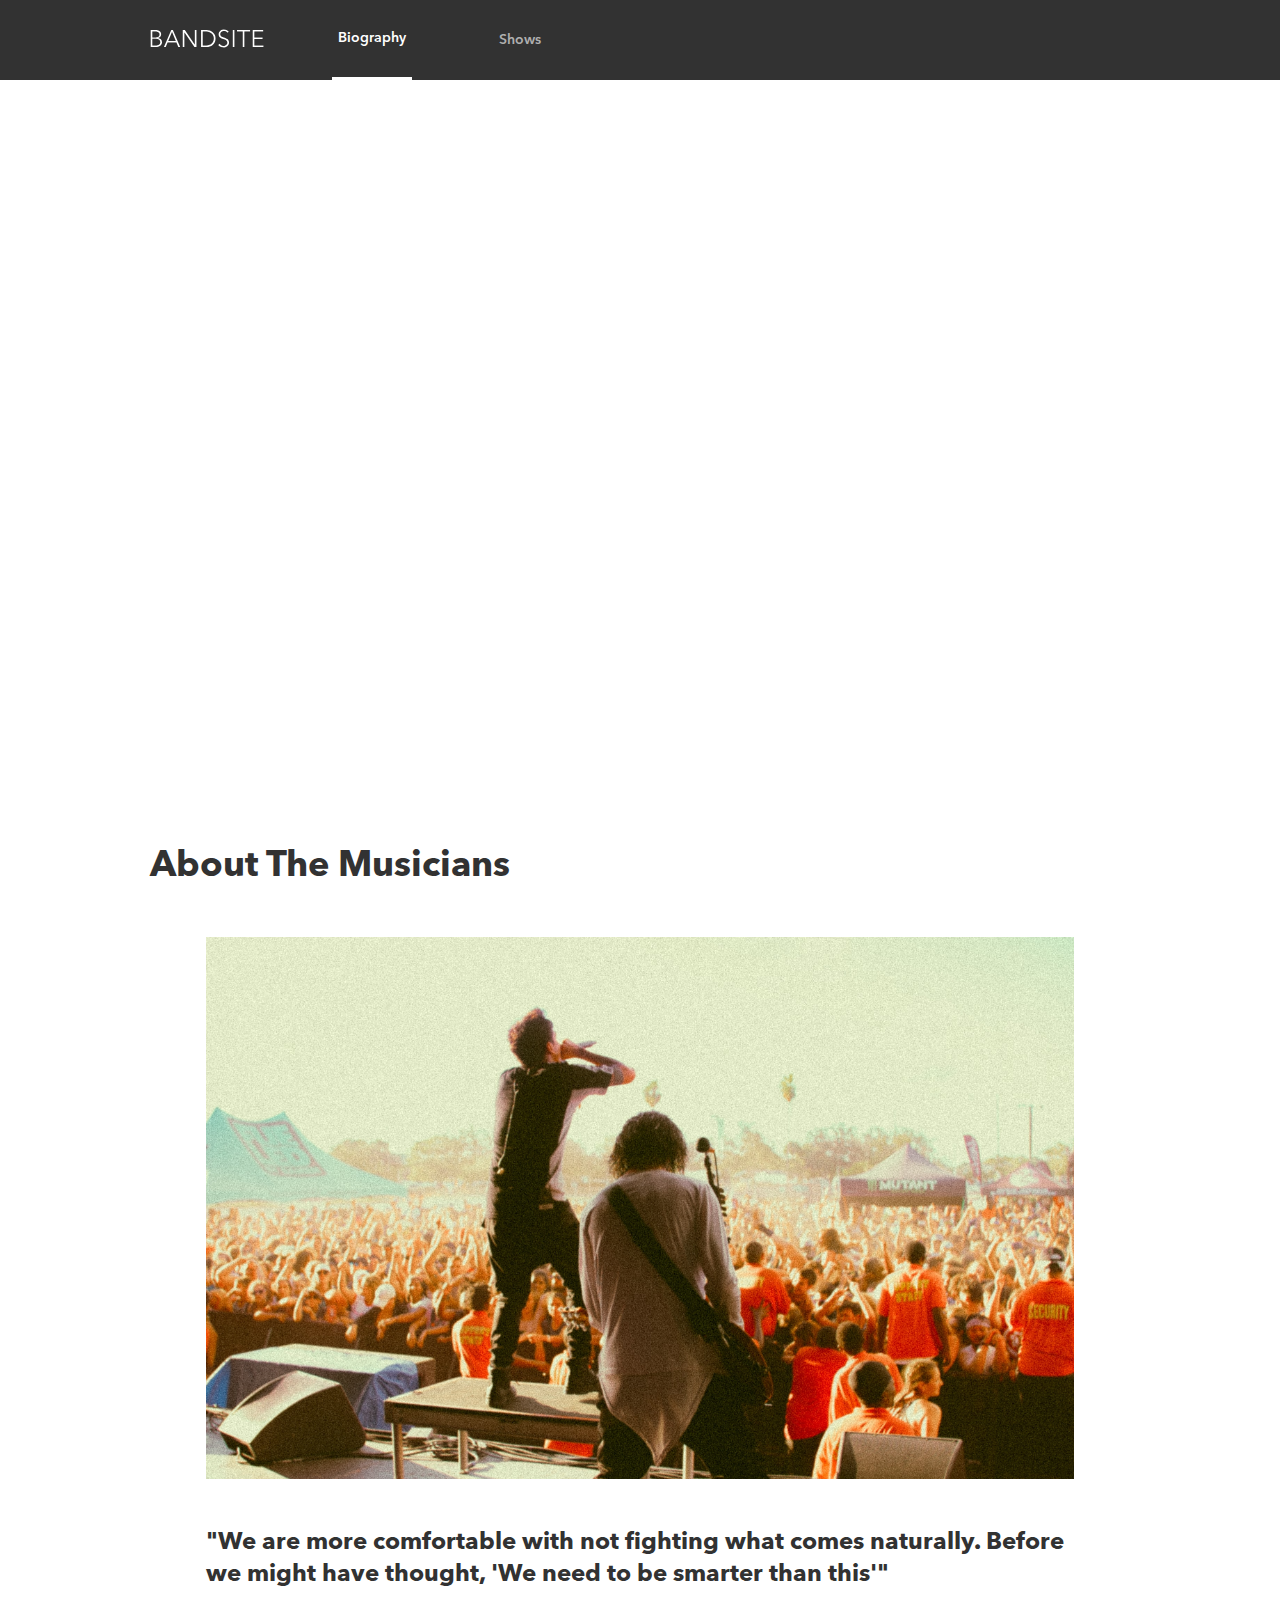
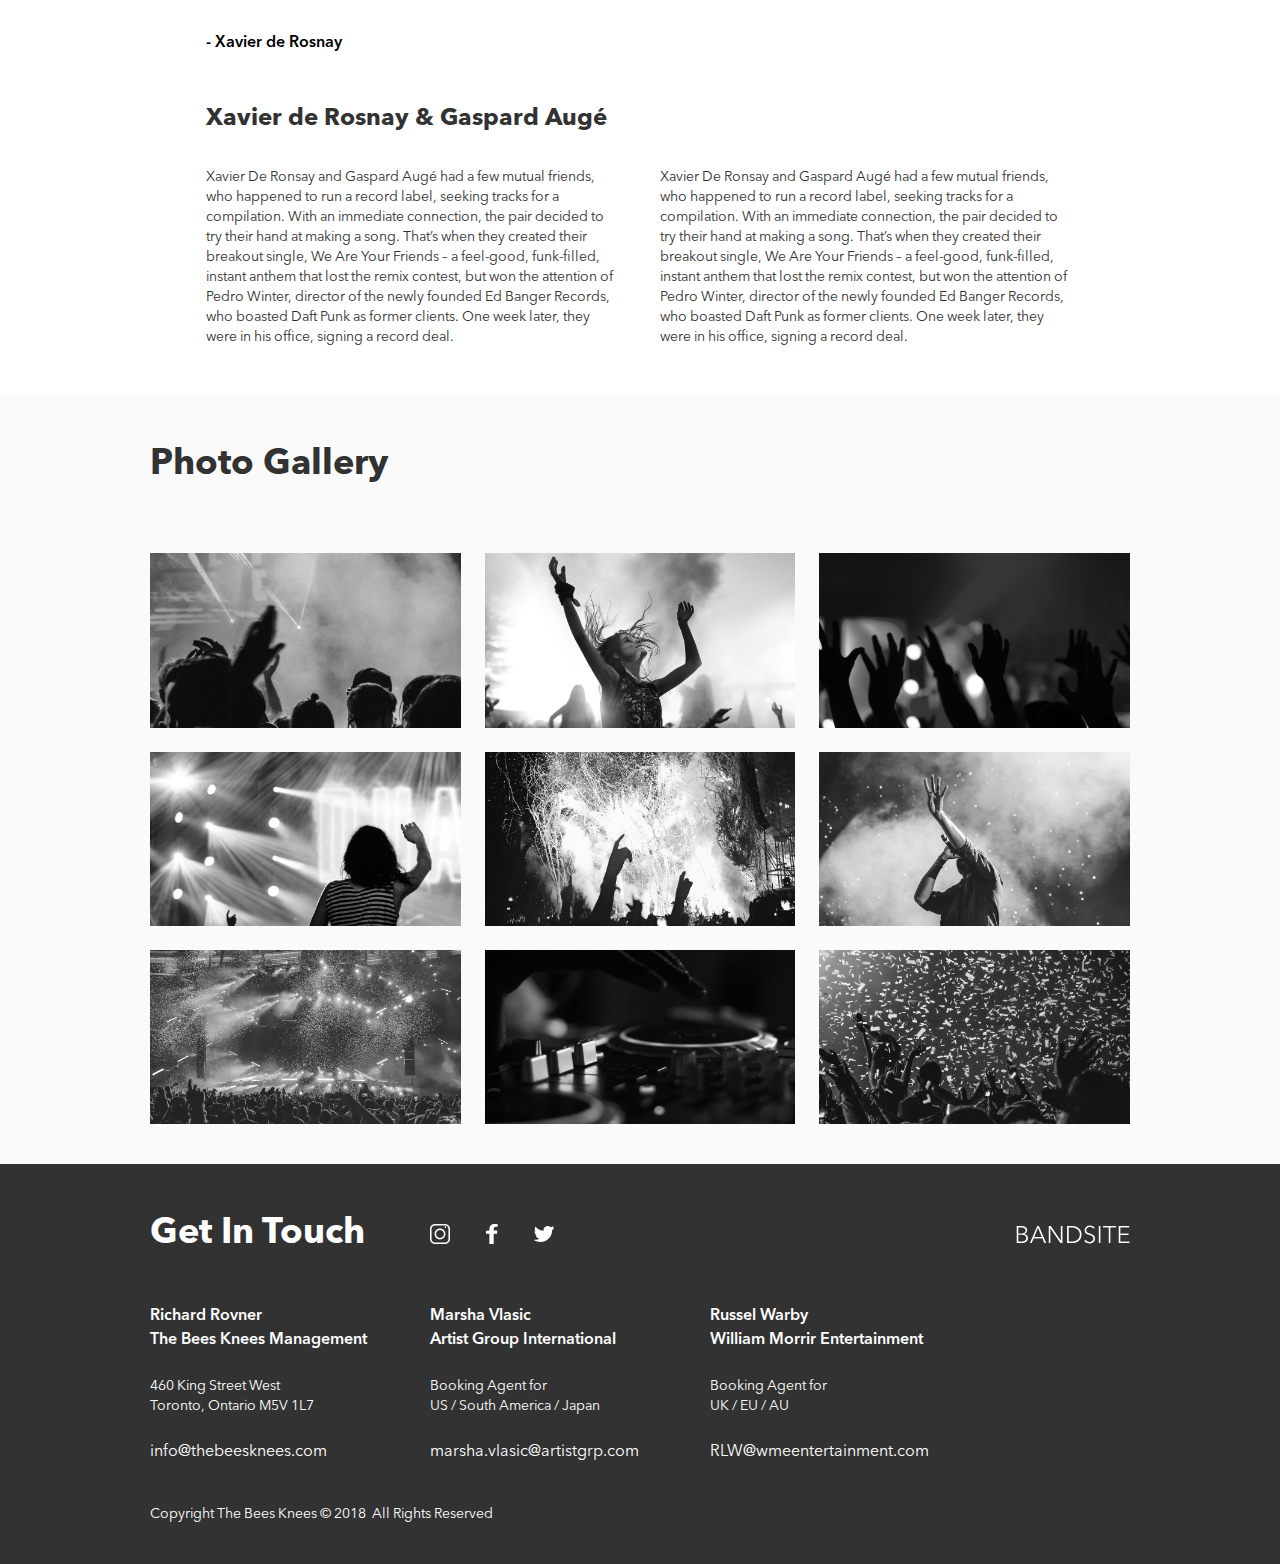
==== sprint2/index.html @ 8b20218d "Creating sprint2 folder" ====
<!DOCTYPE html>
<html lang="en">
<head>
  <meta charset="UTF-8">
  <meta name="viewport" content="width=device-width, initial-scale=1.0">
  <link rel="stylesheet" href="styles/main.css" />
  <title>BANDSITE</title>
</head>
<body>
  <header>
    <div class="title-bar">
      <a href="index.html">
        <img
        class="title-bar__logo"
        src="4.0 - Assets/Logo/Logo-bandsite.svg"
        alt="The bandsite logo" />
      </a>
      <nav class="title-bar__nav">
        <a
          class="title-bar__nav-link title-bar__nav-link--selected"
          href="index.html"
        >
          Biography
        </a>
        <a
          class="title-bar__nav-link"
          href="pages/shows.html"
        >
          Shows
        </a>
      </nav>
    </div>
  </header>

  <main>
    <section class="hero">
      <h2 class="hero__title">Gaspard Augé & Xavier de Rosnay</h2>
    </section>

    <section class="about">
      <h2 class="about__title">About The Musicians</h2>
      <img
        class="about__img"
        src="4.0 - Assets/Images/frankie-cordoba-9YOFgi3U7lc-unsplash.jpg"
        alt="A picture of the band performing" />
      <h3 class="about__quote">
        "We are more comfortable with not fighting what comes naturally.
        Before we might have thought, 'We need to be smarter than this'"
      </h3>
      <h4 class="about__author">- Xavier de Rosnay</h4>
      <h3 class="about__subheading">Xavier de Rosnay & Gaspard Augé</h3>
      <div class="about__descriptions">
        <p class="about__description">
          Xavier De Ronsay and Gaspard Augé had a few mutual friends,
          who happened to run a record label, seeking tracks for a compilation.
          With an immediate connection, the pair decided to try their hand at making a song.
          That’s when they created their breakout single, We Are Your Friends – a feel-good,
          funk-filled, instant anthem that lost the remix contest,
          but won the attention of Pedro Winter, director of the newly founded Ed Banger Records,
          who boasted Daft Punk as former clients. One week later,
          they were in his office, signing a record deal.
        </p>
        <p class="about__description">
          Xavier De Ronsay and Gaspard Augé had a few mutual friends,
          who happened to run a record label, seeking tracks for a compilation.
          With an immediate connection, the pair decided to try their hand at making a song.
          That’s when they created their breakout single, We Are Your Friends – a feel-good,
          funk-filled, instant anthem that lost the remix contest,
          but won the attention of Pedro Winter, director of the newly founded Ed Banger Records,
          who boasted Daft Punk as former clients. One week later,
          they were in his office, signing a record deal.
        </p>
      </div>
    </section>

    <section class="gallery">
      <h2 class="gallery__title">Photo Gallery</h2>
      <div class="gallery__imgs">
        <img
        class="gallery__img"
        src="./4.0 - Assets/Images/Photo-gallery-1.jpg"
        alt="A concert photo" />
      <img 
        class="gallery__img"
        src="./4.0 - Assets/Images/Photo-gallery-2.jpg"
        alt="A concert photo" />
      <img
        class="gallery__img"
        src="./4.0 - Assets/Images/Photo-gallery-3.jpg"
        alt="A concert photo" />
      <img
        class="gallery__img"
        src="./4.0 - Assets/Images/Photo-gallery-4.jpg"
        alt="A concert photo" />
      <img
        class="gallery__img"
        src="./4.0 - Assets/Images/Photo-gallery-5.jpg"
        alt="A concert photo" />
      <img
        class="gallery__img"
        src="./4.0 - Assets/Images/Photo-gallery-6.jpg"
        alt="A concert photo" />
      <img
        class="gallery__img"
        src="./4.0 - Assets/Images/Photo-gallery-7.jpg"
        alt="A concert photo" />
      <img
        class="gallery__img"
        src="./4.0 - Assets/Images/Photo-gallery-8.jpg"
        alt="A concert photo" />
      <img
        class="gallery__img"
        src="./4.0 - Assets/Images/Photo-gallery-9.jpg"
        alt="A concert photo" />
      </div>
    </section>

    <footer class="info">
      <div class="info__first-row">
        <h2 class="info__title">Get In Touch</h2>
        <div class="info__icons">
          <img
            class="info__icon"
            src="4.0 - Assets/Icons/SVG/Icon-instagram.svg"
            alt="An Instagram icon" />
          <img
            class="info__icon"
            src="4.0 - Assets/Icons/SVG/Icon-facebook.svg"
            alt="A Facebook icon" />
          <img
            class="info__icon"
            src="4.0 - Assets/Icons/SVG/Icon-twitter.svg"
            alt="A Twitter icon" />
        </div>
        <img
          class="info__logo"
          src="4.0 - Assets/Logo/Logo-bandsite.svg"
          alt="The bandsite logo" />
      </div>

      <div class="contact-cards">
        <div class="contact-card">
          <h2 class="contact-card__name">Richard Rovner</h2>
          <h2 class="contact-card__org">The Bees Knees Management</h2>
          <p class="contact-card__addr">460 King Street West</p>
          <p class="contact-card__addr">Toronto, Ontario M5V 1L7</p>
          <p class="contact-card__email">info@thebeesknees.com</p>
        </div>
        <div class="contact-card">
          <h2 class="contact-card__name">Marsha Vlasic</h2>
          <h2 class="contact-card__org">Artist Group International</h2>
          <p class="contact-card__pos">Booking Agent for</p>
          <p class="contact-card__pos">US / South America / Japan</p>
          <p class="contact-card__email">marsha.vlasic@artistgrp.com</p>
        </div>
        <div class="contact-card contact-card--right">
          <h2 class="contact-card__name">Russel Warby</h2>
          <h2 class="contact-card__org">William Morrir Entertainment</h2>
          <p class="contact-card__pos">Booking Agent for</p>
          <p class="contact-card__pos">UK / EU / AU</p>
          <p class="contact-card__email">RLW@wmeentertainment.com</p>
        </div>
      </div>

      <div class="copyright">
        <p class="copyright__text">Copyright The Bees Knees &copy; 2018 &nbsp;</p>
        <p class="copyright__text">All Rights Reserved</p>
      </div>
    </footer>
  </main>
</body>
</html>
---- sprint2/styles/main.css ----
@font-face {
  font-family: "AvenirNext";
  src: local("Avenir Next Regular");
  src: url("../4.0 - Assets/_Global Font/AvenirNextProLT/Linotype - AvenirNextLTPro-Regular.otf") format("opentype");
  font-weight: 100;
}

@font-face {
  font-family: "AvenirNext";
  src: local("Avenir Next Demi Bold");
  src: url("../4.0 - Assets/_Global Font/AvenirNextProLT/Linotype - AvenirNextLTPro-Demi.otf") format("opentype");
  font-weight: 300;
}

@font-face {
  font-family: "AvenirNext";
  src: local("Avenir Next Bold");
  src: url("../4.0 - Assets/_Global Font/AvenirNextProLT/Linotype - AvenirNextLTPro-Bold.otf") format("opentype");
  font-weight: 500;
}

body {
  margin: 0;
  padding: 0;
  font-size: 16px;
  width: 100vw;
}

li {
  list-style-type: none;
}

main {
  margin-top: 5rem;
}

.title-bar {
  display: -webkit-box;
  display: -ms-flexbox;
  display: flex;
  -webkit-box-pack: start;
      -ms-flex-pack: start;
          justify-content: flex-start;
  -webkit-box-align: center;
      -ms-flex-align: center;
          align-items: center;
  -webkit-box-sizing: border-box;
          box-sizing: border-box;
  -webkit-box-orient: horizontal;
  -webkit-box-direction: normal;
      -ms-flex-direction: row;
          flex-direction: row;
  -ms-flex-wrap: nowrap;
      flex-wrap: nowrap;
  position: fixed;
  top: 0;
  left: 0;
  z-index: 2;
  background-color: #323232;
  width: 100%;
  height: 80px;
}

@media screen and (max-width: 767px) {
  .title-bar {
    -webkit-box-orient: vertical;
    -webkit-box-direction: normal;
        -ms-flex-direction: column;
            flex-direction: column;
  }
}

@media screen and (min-width: 768px) and (max-width: 1199px) {
  .title-bar {
    padding: 0 1.5rem;
  }
}

@media screen and (min-width: 1200px) {
  .title-bar {
    padding: 0 9.375rem;
  }
}

.title-bar__logo {
  -webkit-transition: -webkit-transform .5s ease-out;
  transition: -webkit-transform .5s ease-out;
  transition: transform .5s ease-out;
  transition: transform .5s ease-out, -webkit-transform .5s ease-out;
  display: inline-block;
}

.title-bar__logo:hover {
  -webkit-transform: scale(1.15);
          transform: scale(1.15);
}

@media screen and (max-width: 767px) {
  .title-bar__logo {
    padding: 1rem 0;
  }
}

@media screen and (min-width: 768px) and (max-width: 1199px) {
  .title-bar__logo {
    padding: 0 3.5rem 0 0;
  }
}

@media screen and (min-width: 1200px) {
  .title-bar__logo {
    padding: 0 3.5rem 0 0;
  }
}

.title-bar__nav {
  display: -webkit-box;
  display: -ms-flexbox;
  display: flex;
  width: 100%;
  height: 100%;
  -webkit-box-flex: 1;
      -ms-flex-positive: 1;
          flex-grow: 1;
}

.title-bar__nav-link {
  font-family: "AvenirNext";
  font-weight: 300;
  color: #afafaf;
  display: -webkit-box;
  display: -ms-flexbox;
  display: flex;
  -webkit-box-pack: center;
      -ms-flex-pack: center;
          justify-content: center;
  -webkit-box-align: center;
      -ms-flex-align: center;
          align-items: center;
  -webkit-box-sizing: border-box;
          box-sizing: border-box;
  -webkit-box-orient: horizontal;
  -webkit-box-direction: normal;
      -ms-flex-direction: row;
          flex-direction: row;
  -ms-flex-wrap: nowrap;
      flex-wrap: nowrap;
  text-decoration: none;
  font-size: 0.875rem;
}

@media screen and (max-width: 767px) {
  .title-bar__nav-link {
    height: 100%;
    width: 50%;
  }
}

@media screen and (min-width: 768px) and (max-width: 1199px) {
  .title-bar__nav-link {
    width: 4.5rem;
    margin: 0 3.5rem 0 0.75rem;
  }
}

@media screen and (min-width: 1200px) {
  .title-bar__nav-link {
    width: 5rem;
    margin: 0 3.5rem 0 0.75rem;
  }
}

.title-bar__nav-link--selected {
  color: white;
  border-bottom: 3px solid white;
}

.title-bar__nav-link:hover {
  color: white;
}

.hero {
  display: -webkit-box;
  display: -ms-flexbox;
  display: flex;
  -webkit-box-pack: start;
      -ms-flex-pack: start;
          justify-content: flex-start;
  -webkit-box-align: center;
      -ms-flex-align: center;
          align-items: center;
  -webkit-box-sizing: content-box;
          box-sizing: content-box;
  -webkit-box-orient: horizontal;
  -webkit-box-direction: normal;
      -ms-flex-direction: row;
          flex-direction: row;
  -ms-flex-wrap: nowrap;
      flex-wrap: nowrap;
  background-image: url("../4.0 - Assets/Images/josh-sorenson-LVmyjS0hxYU-unsplash.jpg");
  background-size: cover;
}

@media screen and (max-width: 767px) {
  .hero {
    height: calc(.57*(100vw));
  }
}

@media screen and (min-width: 768px) and (max-width: 1199px) {
  .hero {
    height: calc(.52*(100vw));
  }
}

@media screen and (min-width: 1200px) {
  .hero {
    height: calc(.56*(100vw));
  }
}

.hero__title {
  font-family: "AvenirNext";
  font-weight: 500;
  color: white;
  width: 576px;
}

@media screen and (max-width: 767px) {
  .hero__title {
    font-size: 1.5rem;
    line-height: 2rem;
    margin: 0 1rem;
    width: 75%;
  }
}

@media screen and (min-width: 768px) and (max-width: 1199px) {
  .hero__title {
    font-size: 3.75rem;
    line-height: 4.25rem;
    margin: 0 1.5rem;
  }
}

@media screen and (min-width: 1200px) {
  .hero__title {
    font-size: 3.75rem;
    line-height: 4.25rem;
    margin: 0 9.375rem;
  }
}

.about {
  display: -webkit-box;
  display: -ms-flexbox;
  display: flex;
  -webkit-box-pack: center;
      -ms-flex-pack: center;
          justify-content: center;
  -webkit-box-align: stretch;
      -ms-flex-align: stretch;
          align-items: stretch;
  -webkit-box-sizing: content-box;
          box-sizing: content-box;
  -webkit-box-orient: vertical;
  -webkit-box-direction: normal;
      -ms-flex-direction: column;
          flex-direction: column;
  -ms-flex-wrap: nowrap;
      flex-wrap: nowrap;
}

@media screen and (max-width: 767px) {
  .about {
    padding: 0 1rem;
  }
}

@media screen and (min-width: 768px) and (max-width: 1199px) {
  .about {
    padding: 0 1.5rem;
  }
}

@media screen and (min-width: 1200px) {
  .about {
    padding: 0 9.375rem;
  }
}

.about__title {
  font-family: "AvenirNext";
  font-weight: 500;
  color: #323232;
  width: 100%;
}

@media screen and (max-width: 767px) {
  .about__title {
    font-size: 1.5rem;
    line-height: 2rem;
    margin: 2rem 0 1.5rem 0;
  }
}

@media screen and (min-width: 768px) and (max-width: 1199px) {
  .about__title {
    font-size: 2.25rem;
    line-height: 2.75rem;
    margin: 3rem 0 2rem 0;
  }
}

@media screen and (min-width: 1200px) {
  .about__title {
    font-size: 2.25rem;
    line-height: 2.75rem;
    margin: 3rem 0;
  }
}

.about__img {
  -o-object-fit: cover;
     object-fit: cover;
  -o-object-position: 50% 60%;
     object-position: 50% 60%;
}

@media screen and (max-width: 767px) {
  .about__img {
    height: calc(.625*(100vw - 2rem));
  }
}

@media screen and (min-width: 768px) and (max-width: 1199px) {
  .about__img {
    height: calc(.625*(100vw - 3rem));
  }
}

@media screen and (min-width: 1200px) {
  .about__img {
    height: calc(.625*(100vw - 25.75rem));
    margin: 0 3.5rem;
  }
}

.about__quote, .about__subheading {
  font-family: "AvenirNext";
  font-weight: 500;
  color: #323232;
}

@media screen and (max-width: 767px) {
  .about__quote, .about__subheading {
    font-weight: 300;
    font-size: 1rem;
    line-height: 1.375rem;
    margin: 1.5rem 0 0 0;
  }
}

@media screen and (min-width: 768px) and (max-width: 1199px) {
  .about__quote, .about__subheading {
    font-size: 1.5rem;
    line-height: 2rem;
    margin: 2.25rem 0 0 0;
  }
}

@media screen and (min-width: 1200px) {
  .about__quote, .about__subheading {
    font-size: 1.5rem;
    line-height: 2rem;
    margin: 3rem 3.5rem 0 3.5rem;
  }
}

.about__author {
  font-family: "AvenirNext";
  font-weight: 300;
  color: black;
}

@media screen and (max-width: 767px) {
  .about__author {
    font-size: 0.875rem;
    line-height: 1.25rem;
    margin: 2rem 0 1rem 0;
  }
}

@media screen and (min-width: 768px) and (max-width: 1199px) {
  .about__author {
    font-size: 0.875rem;
    line-height: 1.25rem;
    margin: 2.25rem 0 0 0;
  }
}

@media screen and (min-width: 1200px) {
  .about__author {
    font-size: 1rem;
    line-height: 1.5rem;
    margin: 2.5rem 3.5rem 0 3.5rem;
  }
}

.about__descriptions {
  display: -webkit-box;
  display: -ms-flexbox;
  display: flex;
  -webkit-box-pack: justify;
      -ms-flex-pack: justify;
          justify-content: space-between;
  -webkit-box-align: stretch;
      -ms-flex-align: stretch;
          align-items: stretch;
  -webkit-box-sizing: content-box;
          box-sizing: content-box;
  -webkit-box-orient: horizontal;
  -webkit-box-direction: normal;
      -ms-flex-direction: row;
          flex-direction: row;
  -ms-flex-wrap: nowrap;
      flex-wrap: nowrap;
}

@media screen and (max-width: 767px) {
  .about__descriptions {
    -webkit-box-orient: vertical;
    -webkit-box-direction: normal;
        -ms-flex-direction: column;
            flex-direction: column;
    margin: 0 0 2.5rem 0;
  }
}

@media screen and (min-width: 768px) and (max-width: 1199px) {
  .about__descriptions {
    margin: 1.5rem 0 2.25rem 0;
  }
}

@media screen and (min-width: 1200px) {
  .about__descriptions {
    margin: 2rem 3.5rem 3rem 3.5rem;
  }
}

.about__description {
  font-family: "AvenirNext";
  font-weight: 100;
  color: #323232;
  font-size: 0.875rem;
  line-height: 1.25rem;
  margin: 0;
}

@media screen and (max-width: 767px) {
  .about__description {
    font-size: 0.75rem;
    line-height: 1.125rem;
    margin: 1.5rem 0 0 0;
  }
}

@media screen and (min-width: 768px) and (max-width: 1199px) {
  .about__description {
    width: calc((100% - 1.5rem)/2);
  }
}

@media screen and (min-width: 1200px) {
  .about__description {
    width: calc((100% - 2.5rem)/2);
  }
}

.gallery {
  display: -webkit-box;
  display: -ms-flexbox;
  display: flex;
  -webkit-box-pack: start;
      -ms-flex-pack: start;
          justify-content: flex-start;
  -webkit-box-align: stretch;
      -ms-flex-align: stretch;
          align-items: stretch;
  -webkit-box-sizing: border-box;
          box-sizing: border-box;
  -webkit-box-orient: vertical;
  -webkit-box-direction: normal;
      -ms-flex-direction: column;
          flex-direction: column;
  -ms-flex-wrap: nowrap;
      flex-wrap: nowrap;
  background-color: #fafafa;
  width: 100%;
}

@media screen and (max-width: 767px) {
  .gallery {
    padding: 0 1rem 2.5rem 1rem;
  }
}

@media screen and (min-width: 768px) and (max-width: 1199px) {
  .gallery {
    padding: 0 1.5rem 2.5rem 1.5rem;
  }
}

@media screen and (min-width: 1200px) {
  .gallery {
    padding: 0 9.375rem 2.5rem 9.375rem;
  }
}

.gallery__title {
  font-family: "AvenirNext";
  font-weight: 500;
  color: #323232;
}

@media screen and (max-width: 767px) {
  .gallery__title {
    font-size: 1.5rem;
    line-height: 2rem;
    margin: 2rem 0 0.5rem 0;
  }
}

@media screen and (min-width: 768px) and (max-width: 1199px) {
  .gallery__title {
    font-size: 2.25rem;
    line-height: 2.75rem;
    margin: 3rem 0 2rem 0;
  }
}

@media screen and (min-width: 1200px) {
  .gallery__title {
    font-size: 2.25rem;
    line-height: 2.75rem;
    margin: 3rem 0 2.625rem 0;
  }
}

.gallery__imgs {
  display: -webkit-box;
  display: -ms-flexbox;
  display: flex;
  -webkit-box-pack: justify;
      -ms-flex-pack: justify;
          justify-content: space-between;
  -webkit-box-align: stretch;
      -ms-flex-align: stretch;
          align-items: stretch;
  -webkit-box-sizing: content-box;
          box-sizing: content-box;
  -webkit-box-orient: horizontal;
  -webkit-box-direction: normal;
      -ms-flex-direction: row;
          flex-direction: row;
  -ms-flex-wrap: wrap;
      flex-wrap: wrap;
}

.gallery__img {
  -webkit-transition: -webkit-filter .25s ease-out;
  transition: -webkit-filter .25s ease-out;
  transition: filter .25s ease-out;
  transition: filter .25s ease-out, -webkit-filter .25s ease-out;
  -webkit-filter: grayscale(100%);
          filter: grayscale(100%);
  width: calc((100% - 3rem) /3);
  height: calc((100% - 4.5rem) /3);
  margin-top: 1.5rem;
}

.gallery__img:hover {
  -webkit-filter: grayscale(0%);
          filter: grayscale(0%);
}

@media screen and (max-width: 767px) {
  .gallery__img {
    width: 100%;
    margin-top: 1rem;
  }
}

.info {
  display: -webkit-box;
  display: -ms-flexbox;
  display: flex;
  -webkit-box-pack: start;
      -ms-flex-pack: start;
          justify-content: flex-start;
  -webkit-box-align: stretch;
      -ms-flex-align: stretch;
          align-items: stretch;
  -webkit-box-sizing: content-box;
          box-sizing: content-box;
  -webkit-box-orient: horizontal;
  -webkit-box-direction: normal;
      -ms-flex-direction: row;
          flex-direction: row;
  -ms-flex-wrap: wrap;
      flex-wrap: wrap;
  background-color: #323232;
}

@media screen and (max-width: 767px) {
  .info {
    -webkit-box-orient: vertical;
    -webkit-box-direction: normal;
        -ms-flex-direction: column;
            flex-direction: column;
    padding: 0 0.75rem 2.5rem 0.75rem;
  }
}

@media screen and (min-width: 768px) and (max-width: 1199px) {
  .info {
    padding: 0 1.5rem;
  }
}

@media screen and (min-width: 1200px) {
  .info {
    padding: 0 9.375rem;
  }
}

.info__first-row {
  display: -webkit-box;
  display: -ms-flexbox;
  display: flex;
  -webkit-box-pack: justify;
      -ms-flex-pack: justify;
          justify-content: space-between;
  -webkit-box-align: center;
      -ms-flex-align: center;
          align-items: center;
  -webkit-box-sizing: content-box;
          box-sizing: content-box;
  -webkit-box-orient: horizontal;
  -webkit-box-direction: normal;
      -ms-flex-direction: row;
          flex-direction: row;
  -ms-flex-wrap: nowrap;
      flex-wrap: nowrap;
  margin: 3rem 0;
  width: 100%;
}

@media screen and (max-width: 767px) {
  .info__first-row {
    margin: 2rem 0;
    -ms-flex-wrap: wrap;
        flex-wrap: wrap;
  }
}

.info__title {
  font-family: "AvenirNext";
  font-weight: 500;
  color: white;
  width: 14rem;
}

@media screen and (max-width: 767px) {
  .info__title {
    font-size: 2rem;
    line-height: 2rem;
    margin: 0 0 1.5rem;
    width: 100%;
  }
}

@media screen and (min-width: 768px) and (max-width: 1199px) {
  .info__title {
    font-size: 2.25rem;
    line-height: 2.75rem;
    margin: 0 1.5rem 0 0;
  }
}

@media screen and (min-width: 1200px) {
  .info__title {
    font-size: 2.25rem;
    line-height: 2.75rem;
    margin: 0 3.5rem 0 0;
  }
}

.info__icons {
  display: -webkit-box;
  display: -ms-flexbox;
  display: flex;
  -webkit-box-pack: start;
      -ms-flex-pack: start;
          justify-content: flex-start;
  -webkit-box-align: center;
      -ms-flex-align: center;
          align-items: center;
  -webkit-box-sizing: content-box;
          box-sizing: content-box;
  -webkit-box-orient: horizontal;
  -webkit-box-direction: normal;
      -ms-flex-direction: row;
          flex-direction: row;
  -ms-flex-wrap: nowrap;
      flex-wrap: nowrap;
  -webkit-box-flex: 1;
      -ms-flex-positive: 1;
          flex-grow: 1;
}

@media screen and (max-width: 767px) {
  .info__icons {
    margin-left: 0.25rem;
    width: 128px;
    -webkit-box-pack: justify;
        -ms-flex-pack: justify;
            justify-content: space-between;
    -webkit-box-flex: 0;
        -ms-flex-positive: 0;
            flex-grow: 0;
  }
}

.info__icon {
  width: 20px;
  height: 20px;
}

@media screen and (min-width: 768px) and (max-width: 1199px) {
  .info__icon {
    padding: 0 0.75rem 0 1.5rem;
  }
}

@media screen and (min-width: 1200px) {
  .info__icon {
    padding-right: 2rem;
  }
}

@media screen and (max-width: 767px) {
  .info__logo {
    display: none;
  }
}

.contact-cards {
  display: -webkit-box;
  display: -ms-flexbox;
  display: flex;
  -webkit-box-pack: justify;
      -ms-flex-pack: justify;
          justify-content: space-between;
  -webkit-box-align: stretch;
      -ms-flex-align: stretch;
          align-items: stretch;
  -webkit-box-sizing: content-box;
          box-sizing: content-box;
  -webkit-box-orient: horizontal;
  -webkit-box-direction: normal;
      -ms-flex-direction: row;
          flex-direction: row;
  -ms-flex-wrap: nowrap;
      flex-wrap: nowrap;
  width: 100%;
}

@media screen and (max-width: 767px) {
  .contact-cards {
    -webkit-box-orient: vertical;
    -webkit-box-direction: normal;
        -ms-flex-direction: column;
            flex-direction: column;
  }
}

.contact-card {
  width: 14rem;
}

@media screen and (max-width: 767px) {
  .contact-card {
    width: 100%;
    margin-bottom: 2rem;
  }
}

@media screen and (min-width: 1200px) {
  .contact-card {
    margin-right: 3.5rem;
  }
  .contact-card--right {
    -webkit-box-flex: 1;
        -ms-flex-positive: 1;
            flex-grow: 1;
  }
}

.contact-card__name, .contact-card__org {
  font-family: "AvenirNext";
  font-weight: 300;
  color: white;
  font-size: 1rem;
  line-height: 1.5rem;
  margin: 0;
}

@media screen and (max-width: 767px) {
  .contact-card__name, .contact-card__org {
    font-size: 0.8125rem;
    line-height: 1.375;
    margin: 0;
  }
}

.contact-card__org {
  margin-bottom: 1rem;
}

@media screen and (min-width: 1200px) {
  .contact-card__org {
    margin-bottom: 1.5rem;
  }
}

.contact-card__addr, .contact-card__pos {
  font-family: "AvenirNext";
  font-weight: 100;
  color: white;
  font-size: 0.875rem;
  line-height: 1.25rem;
  margin: 0;
}

@media screen and (max-width: 767px) {
  .contact-card__addr, .contact-card__pos {
    font-size: 0.75rem;
    line-height: 1.125rem;
  }
}

.contact-card__email {
  font-family: "AvenirNext";
  font-weight: 100;
  color: white;
}

@media screen and (max-width: 767px) {
  .contact-card__email {
    font-size: 0.75rem;
    line-height: 1.25rem;
    margin: 1rem 0 0 0;
  }
}

@media screen and (min-width: 768px) and (max-width: 1199px) {
  .contact-card__email {
    font-size: 0.875rem;
    line-height: 1.25rem;
    margin: 1.5rem 0 0 0;
  }
}

@media screen and (min-width: 1200px) {
  .contact-card__email {
    font-size: 1rem;
    line-height: 1.5rem;
    margin: 1.5rem 0 0 0;
  }
}

.copyright {
  display: -webkit-box;
  display: -ms-flexbox;
  display: flex;
}

@media screen and (max-width: 767px) {
  .copyright {
    -ms-flex-wrap: wrap;
        flex-wrap: wrap;
  }
}

@media screen and (min-width: 768px) and (max-width: 1199px) {
  .copyright {
    margin: 2.25rem 0;
  }
}

@media screen and (min-width: 1200px) {
  .copyright {
    margin: 2.5rem 0;
  }
}

.copyright__text {
  font-family: "AvenirNext";
  font-weight: 100;
  color: white;
  font-size: 0.875rem;
  line-height: 1.25rem;
  margin: 0;
}

@media screen and (max-width: 767px) {
  .copyright__text {
    font-size: 0.75rem;
    line-height: 1.125rem;
    margin: 0;
  }
}
/*# sourceMappingURL=main.css.map */
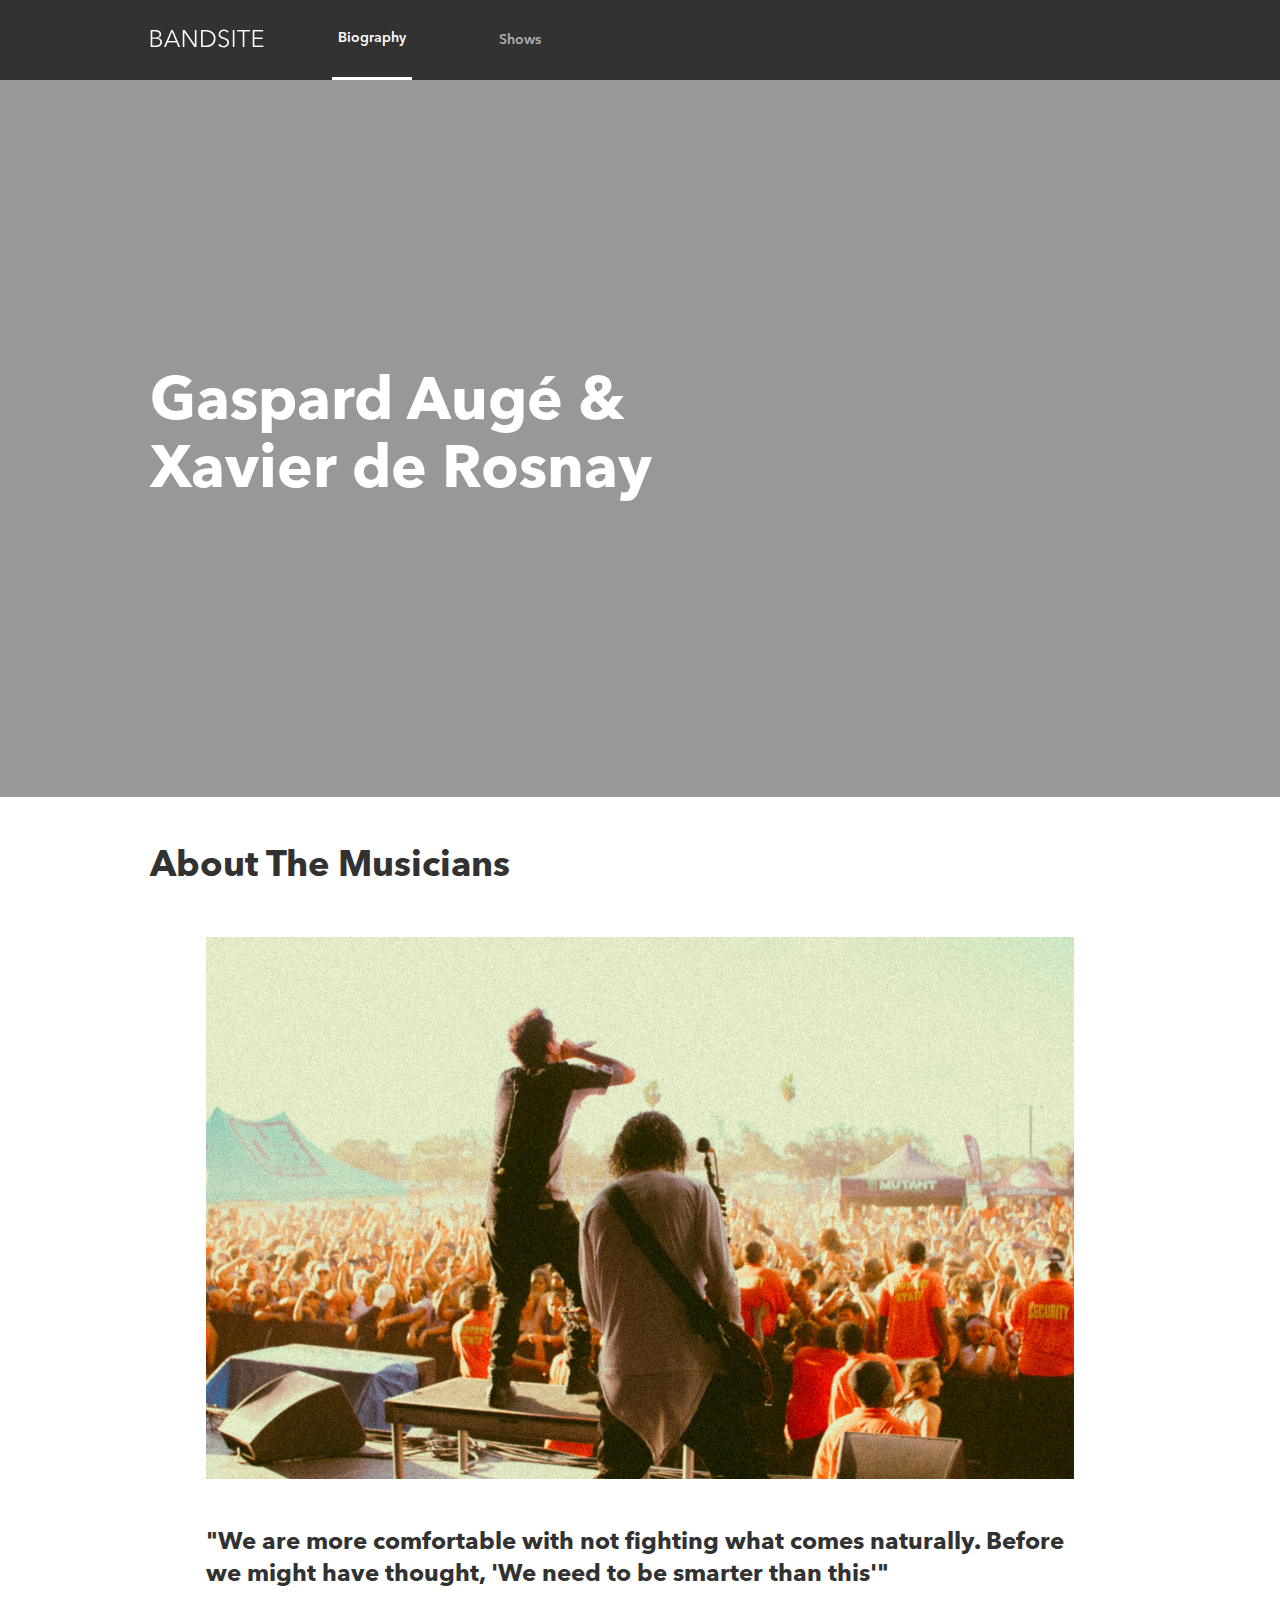
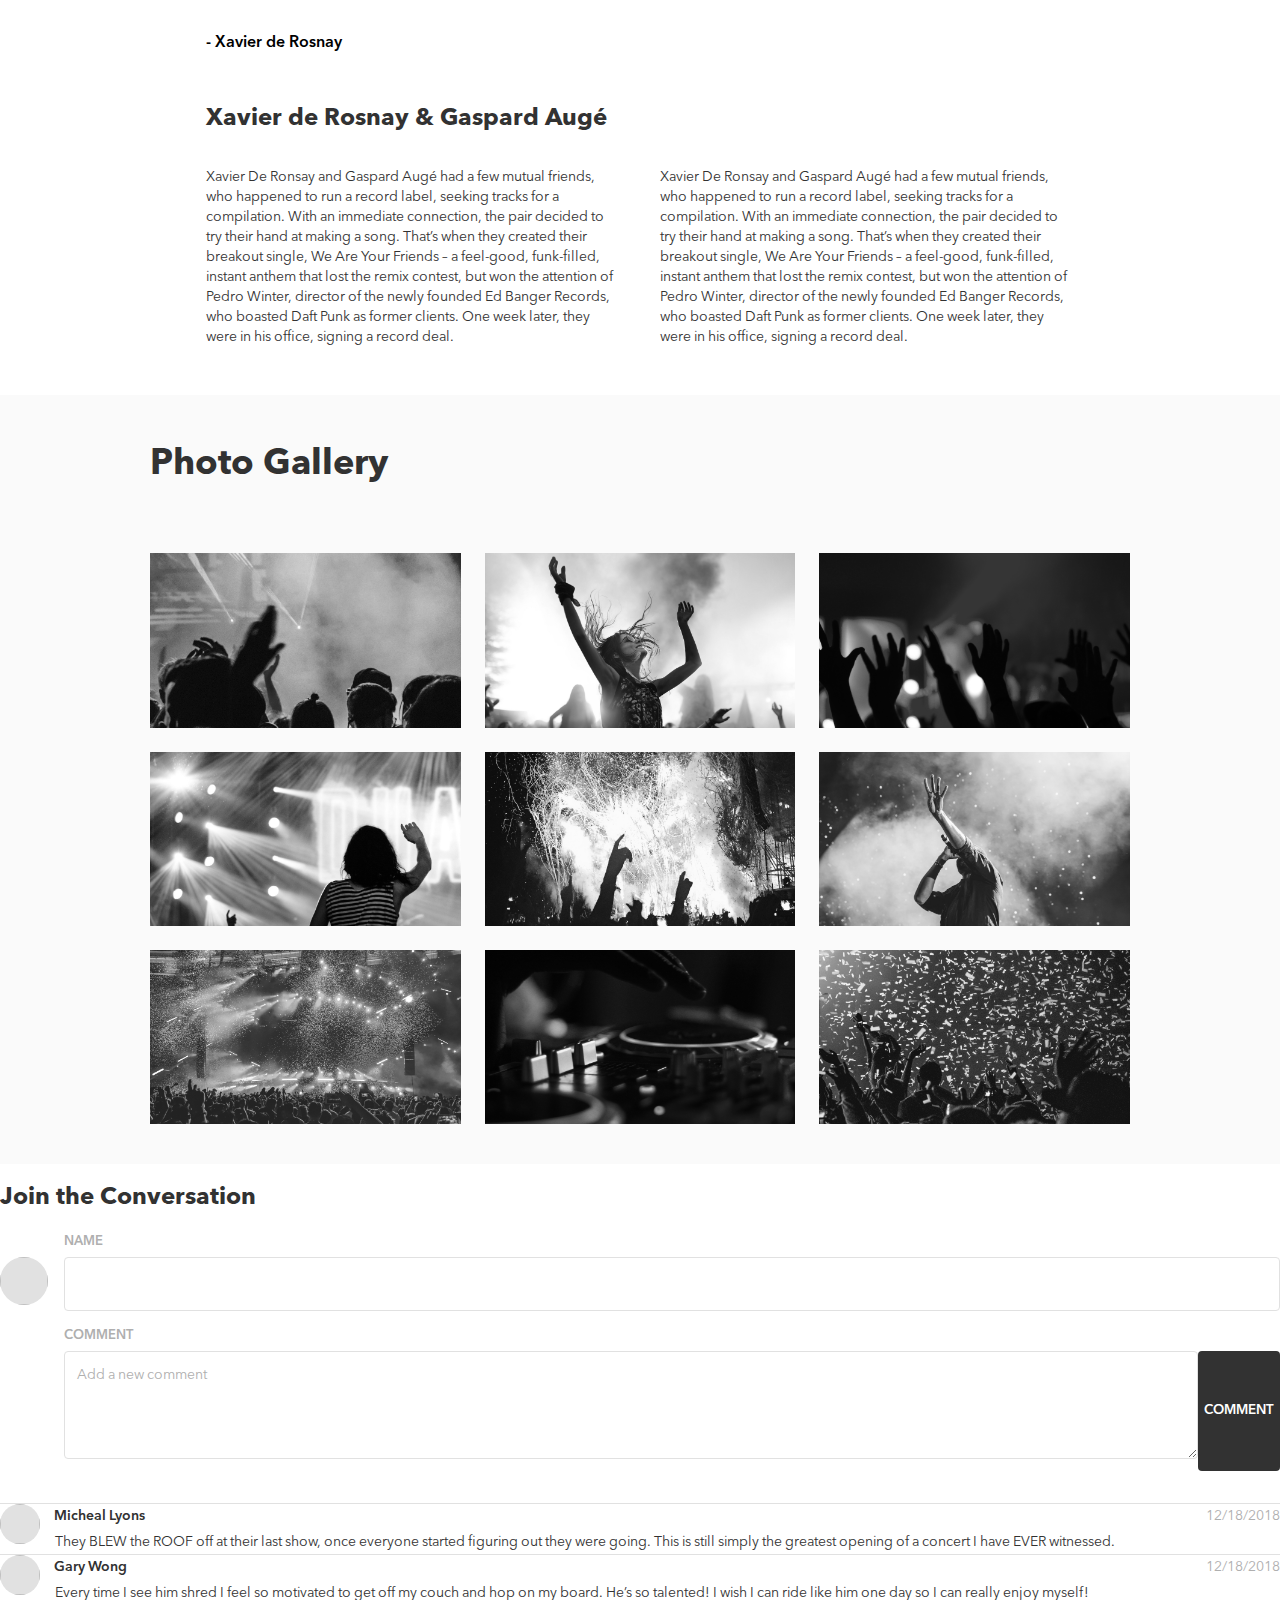
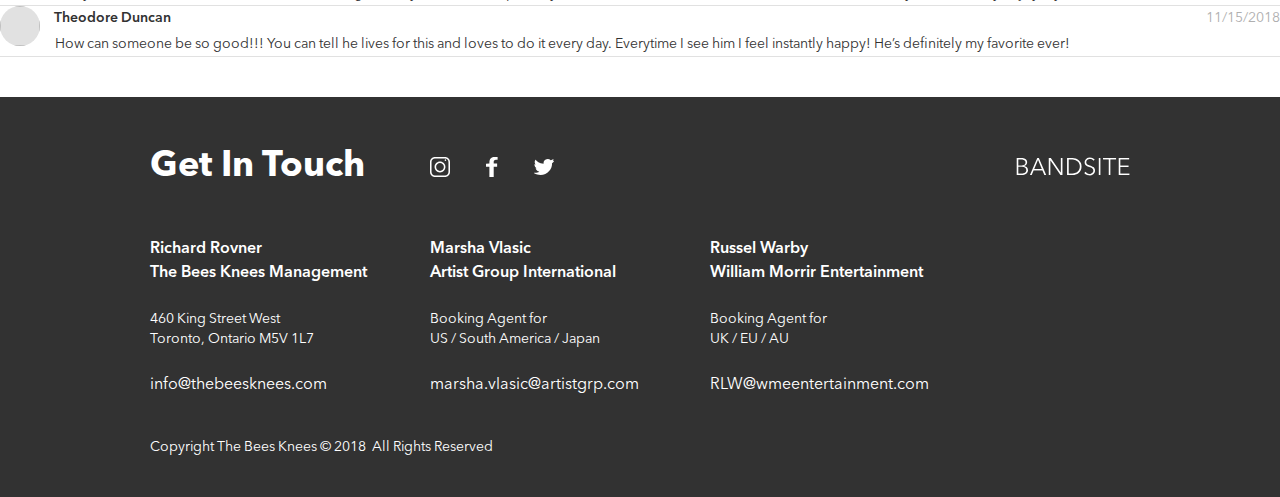
==== commit 3db04335: "Completed new mobile features" ====
--- a/sprint2/index.html
+++ b/sprint2/index.html
@@ -115,6 +115,33 @@
       </div>
     </section>
 
+    <section class="comments">
+      <h2 class="comments__title">Join the Conversation</h2>
+      <div class="comments__main">
+        <form class="com-form">
+          <label class="com-form__label">Name</label>
+          <img class="com-form__pfp" />
+          <input
+            class="com-form__name"
+            name="name"
+            placeholder=""
+            required
+          />
+          <label class="com-form__label">Comment</label>
+          <textarea
+            class="com-form__comment"
+            name="comment"
+            placeholder="Add a new comment"
+            required
+          ></textarea>
+          <input type="submit" value="comment" class="btn btn--comment" />
+        </form>
+        <div class="comments__list">
+          <!-- Populated using ./js/main.js -->
+        </div>
+      </div>
+    </section>
+
     <footer class="info">
       <div class="info__first-row">
         <h2 class="info__title">Get In Touch</h2>
@@ -168,5 +195,6 @@
       </div>
     </footer>
   </main>
+  <script src='./js/main.js'></script>
 </body>
 </html>
--- a/sprint2/styles/main.css
+++ b/sprint2/styles/main.css
@@ -151,6 +151,23 @@
 
 @media screen and (max-width: 767px) {
   .title-bar__nav-link {
+    display: -webkit-box;
+    display: -ms-flexbox;
+    display: flex;
+    -webkit-box-pack: center;
+        -ms-flex-pack: center;
+            justify-content: center;
+    -webkit-box-align: start;
+        -ms-flex-align: start;
+            align-items: flex-start;
+    -webkit-box-sizing: box-sizing;
+            box-sizing: box-sizing;
+    -webkit-box-orient: horizontal;
+    -webkit-box-direction: normal;
+        -ms-flex-direction: row;
+            flex-direction: row;
+    -ms-flex-wrap: nowrap;
+        flex-wrap: nowrap;
     height: 100%;
     width: 50%;
   }
@@ -197,7 +214,8 @@
           flex-direction: row;
   -ms-flex-wrap: nowrap;
       flex-wrap: nowrap;
-  background-image: url("../4.0 - Assets/Images/josh-sorenson-LVmyjS0hxYU-unsplash.jpg");
+  background-image: -webkit-gradient(linear, left top, left bottom, from(rgba(50, 50, 50, 0.5)), to(rgba(50, 50, 50, 0.5))), url("../4.0 - Assets/Images/josh-sorenson-LVmyjS0hxYU-unsplash.jpg");
+  background-image: linear-gradient(rgba(50, 50, 50, 0.5), rgba(50, 50, 50, 0.5)), url("../4.0 - Assets/Images/josh-sorenson-LVmyjS0hxYU-unsplash.jpg");
   background-size: cover;
 }
 
@@ -922,4 +940,297 @@
     margin: 0;
   }
 }
+
+.comments {
+  display: -webkit-box;
+  display: -ms-flexbox;
+  display: flex;
+  -webkit-box-pack: center;
+      -ms-flex-pack: center;
+          justify-content: center;
+  -webkit-box-align: stretch;
+      -ms-flex-align: stretch;
+          align-items: stretch;
+  -webkit-box-sizing: content-box;
+          box-sizing: content-box;
+  -webkit-box-orient: horizontal;
+  -webkit-box-direction: normal;
+      -ms-flex-direction: row;
+          flex-direction: row;
+  -ms-flex-wrap: wrap;
+      flex-wrap: wrap;
+}
+
+@media screen and (max-width: 767px) {
+  .comments {
+    padding: 0 1rem;
+  }
+}
+
+.comments__title {
+  font-family: "AvenirNext";
+  font-weight: 500;
+  color: #323232;
+  width: 100%;
+}
+
+@media screen and (max-width: 767px) {
+  .comments__title {
+    font-size: 1.5rem;
+    line-height: 2rem;
+    margin: 2rem 0 2.5rem 0;
+  }
+}
+
+.comments__main {
+  width: 100%;
+}
+
+.comments__list {
+  display: -webkit-box;
+  display: -ms-flexbox;
+  display: flex;
+  -webkit-box-pack: start;
+      -ms-flex-pack: start;
+          justify-content: flex-start;
+  -webkit-box-align: stretch;
+      -ms-flex-align: stretch;
+          align-items: stretch;
+  -webkit-box-sizing: content-box;
+          box-sizing: content-box;
+  -webkit-box-orient: vertical;
+  -webkit-box-direction: normal;
+      -ms-flex-direction: column;
+          flex-direction: column;
+  -ms-flex-wrap: nowrap;
+      flex-wrap: nowrap;
+  padding-bottom: 2.5rem;
+}
+
+.comment {
+  -webkit-box-sizing: border-box;
+          box-sizing: border-box;
+  border-top: 1px solid #e1e1e1;
+  border-bottom: 1px solid #e1e1e1;
+  width: 100%;
+  display: -webkit-box;
+  display: -ms-flexbox;
+  display: flex;
+  -webkit-box-pack: end;
+      -ms-flex-pack: end;
+          justify-content: flex-end;
+  -webkit-box-align: start;
+      -ms-flex-align: start;
+          align-items: flex-start;
+  -webkit-box-sizing: content-box;
+          box-sizing: content-box;
+  -webkit-box-orient: horizontal;
+  -webkit-box-direction: normal;
+      -ms-flex-direction: row;
+          flex-direction: row;
+  -ms-flex-wrap: wrap;
+      flex-wrap: wrap;
+  margin: -1px 0 0 0;
+}
+
+@media screen and (max-width: 767px) {
+  .comment {
+    padding: 1.5rem 0;
+  }
+}
+
+.comment__pfp {
+  border-radius: 50%;
+  height: 2.5rem;
+  width: 2.5rem;
+  background-color: #e1e1e1;
+  display: inline-block;
+  margin-right: 14px;
+}
+
+.comment__author {
+  font-family: "AvenirNext";
+  font-weight: 300;
+  color: #323232;
+  font-size: 0.875rem;
+  line-height: 1.5rem;
+  margin: 0;
+  display: inline-block;
+  -webkit-box-flex: 1;
+      -ms-flex-positive: 1;
+          flex-grow: 1;
+}
+
+.comment__timestamp {
+  font-family: "AvenirNext";
+  font-weight: 100;
+  color: #afafaf;
+  font-size: 0.875rem;
+  line-height: 1.5rem;
+  margin: 0;
+  display: inline-block;
+}
+
+.comment__text {
+  font-family: "AvenirNext";
+  font-weight: 100;
+  color: #323232;
+  font-size: 0.875rem;
+  line-height: 1.5rem;
+  margin: -14px 0 0 0;
+  width: calc(100% - 3.4375rem);
+}
+
+.com-form {
+  display: -webkit-box;
+  display: -ms-flexbox;
+  display: flex;
+  -ms-flex-wrap: wrap;
+      flex-wrap: wrap;
+  margin: 0;
+  padding-bottom: 2.0625rem;
+}
+
+.com-form__pfp {
+  border-radius: 50%;
+  height: 3rem;
+  width: 3rem;
+  background-color: #e1e1e1;
+  margin-right: auto;
+}
+
+.com-form__label {
+  font-family: "AvenirNext";
+  font-weight: 300;
+  color: #afafaf;
+  font-size: 0.8125rem;
+  line-height: 1.125rem;
+  margin: 0;
+  text-transform: uppercase;
+  min-width: calc(100% - 4rem);
+  margin: 0 0 0.375rem 4rem;
+  -webkit-box-flex: 1;
+      -ms-flex-positive: 1;
+          flex-grow: 1;
+}
+
+.com-form__name {
+  font-family: "AvenirNext";
+  font-weight: 100;
+  color: #323232;
+  font-size: 0.875rem;
+  line-height: 1.375rem;
+  margin: 0;
+  -webkit-box-sizing: border-box;
+          box-sizing: border-box;
+  min-width: 14rem;
+  height: 3.375rem;
+  border: 1px solid #e1e1e1;
+  border-radius: 4px;
+  margin-bottom: 1rem;
+  margin-left: 1rem;
+  -webkit-box-flex: 1;
+      -ms-flex-positive: 1;
+          flex-grow: 1;
+}
+
+.com-form__comment {
+  font-family: "AvenirNext";
+  font-weight: 100;
+  color: #323232;
+  font-size: 0.875rem;
+  line-height: 1.375rem;
+  margin: 0;
+  display: -webkit-box;
+  display: -ms-flexbox;
+  display: flex;
+  -webkit-box-pack: start;
+      -ms-flex-pack: start;
+          justify-content: flex-start;
+  -webkit-box-align: stretch;
+      -ms-flex-align: stretch;
+          align-items: stretch;
+  -webkit-box-sizing: border-box;
+          box-sizing: border-box;
+  -webkit-box-orient: horizontal;
+  -webkit-box-direction: normal;
+      -ms-flex-direction: row;
+          flex-direction: row;
+  -ms-flex-wrap: nowrap;
+      flex-wrap: nowrap;
+  min-width: 14rem;
+  height: 6.75rem;
+  border: 1px solid #e1e1e1;
+  border-radius: 4px;
+  margin: 0 0 0.75rem 64px;
+  padding: 0.75rem;
+  -webkit-box-flex: 1;
+      -ms-flex-positive: 1;
+          flex-grow: 1;
+}
+
+.com-form__comment::-webkit-input-placeholder {
+  color: #afafaf;
+}
+
+.com-form__comment:-ms-input-placeholder {
+  color: #afafaf;
+}
+
+.com-form__comment::-ms-input-placeholder {
+  color: #afafaf;
+}
+
+.com-form__comment::placeholder {
+  color: #afafaf;
+}
+
+.com-form__name:focus, .com-form__comment:focus {
+  outline: none !important;
+  border: 2px solid #323232;
+}
+
+.btn {
+  font-family: "AvenirNext";
+  font-weight: 300;
+  color: white;
+  border: none;
+  border-radius: 4px;
+  text-transform: uppercase;
+}
+
+@media screen and (max-width: 767px) {
+  .btn {
+    height: 3rem;
+    min-width: 14rem;
+    margin-left: 4rem;
+    -webkit-box-flex: 1;
+        -ms-flex-positive: 1;
+            flex-grow: 1;
+  }
+}
+
+.btn--comment {
+  background-color: #323232;
+}
+
+.btn--comment:hover {
+  background-color: black;
+}
+
+.btn--ticket {
+  background-color: #323232;
+}
+
+@media screen and (max-width: 767px) {
+  .btn--ticket {
+    height: 3rem;
+    width: 100%;
+    margin: .5rem 0 1rem 0;
+  }
+}
+
+.btn--ticket:hover {
+  background-color: black;
+}
 /*# sourceMappingURL=main.css.map */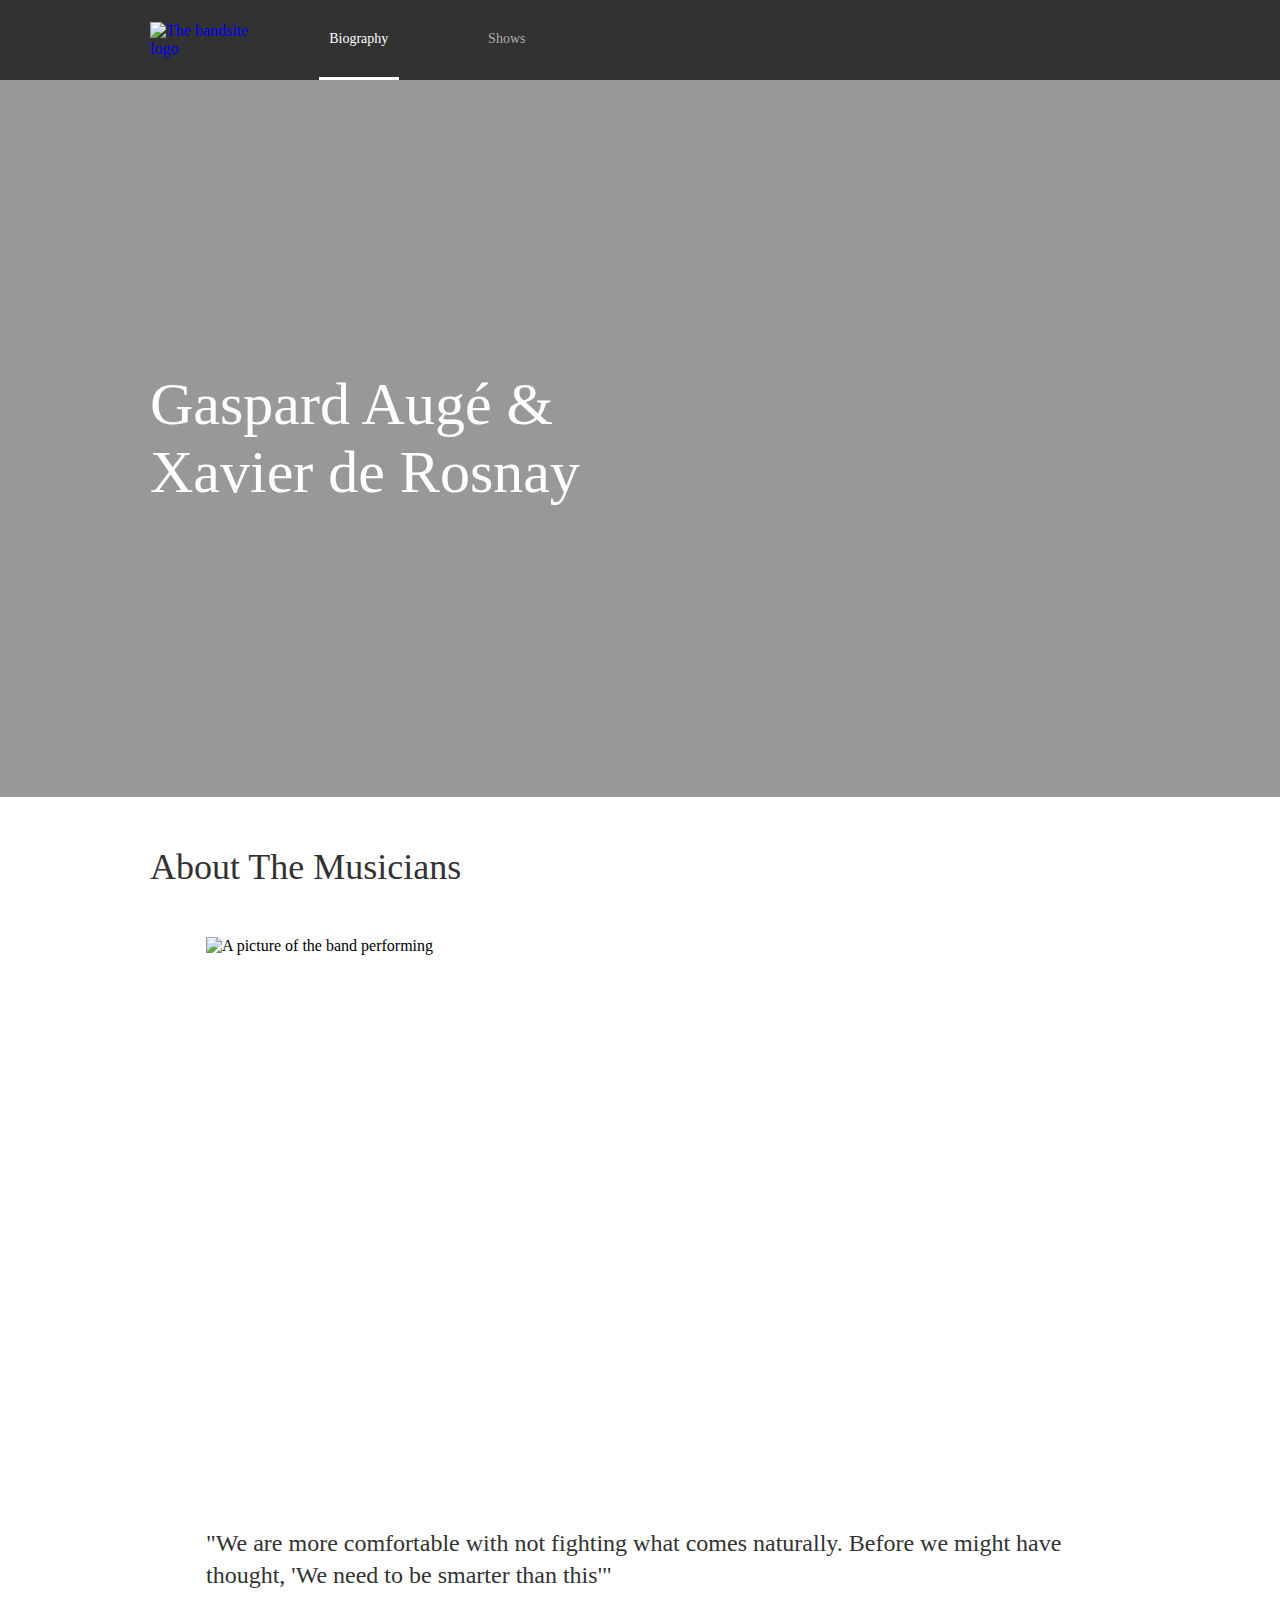
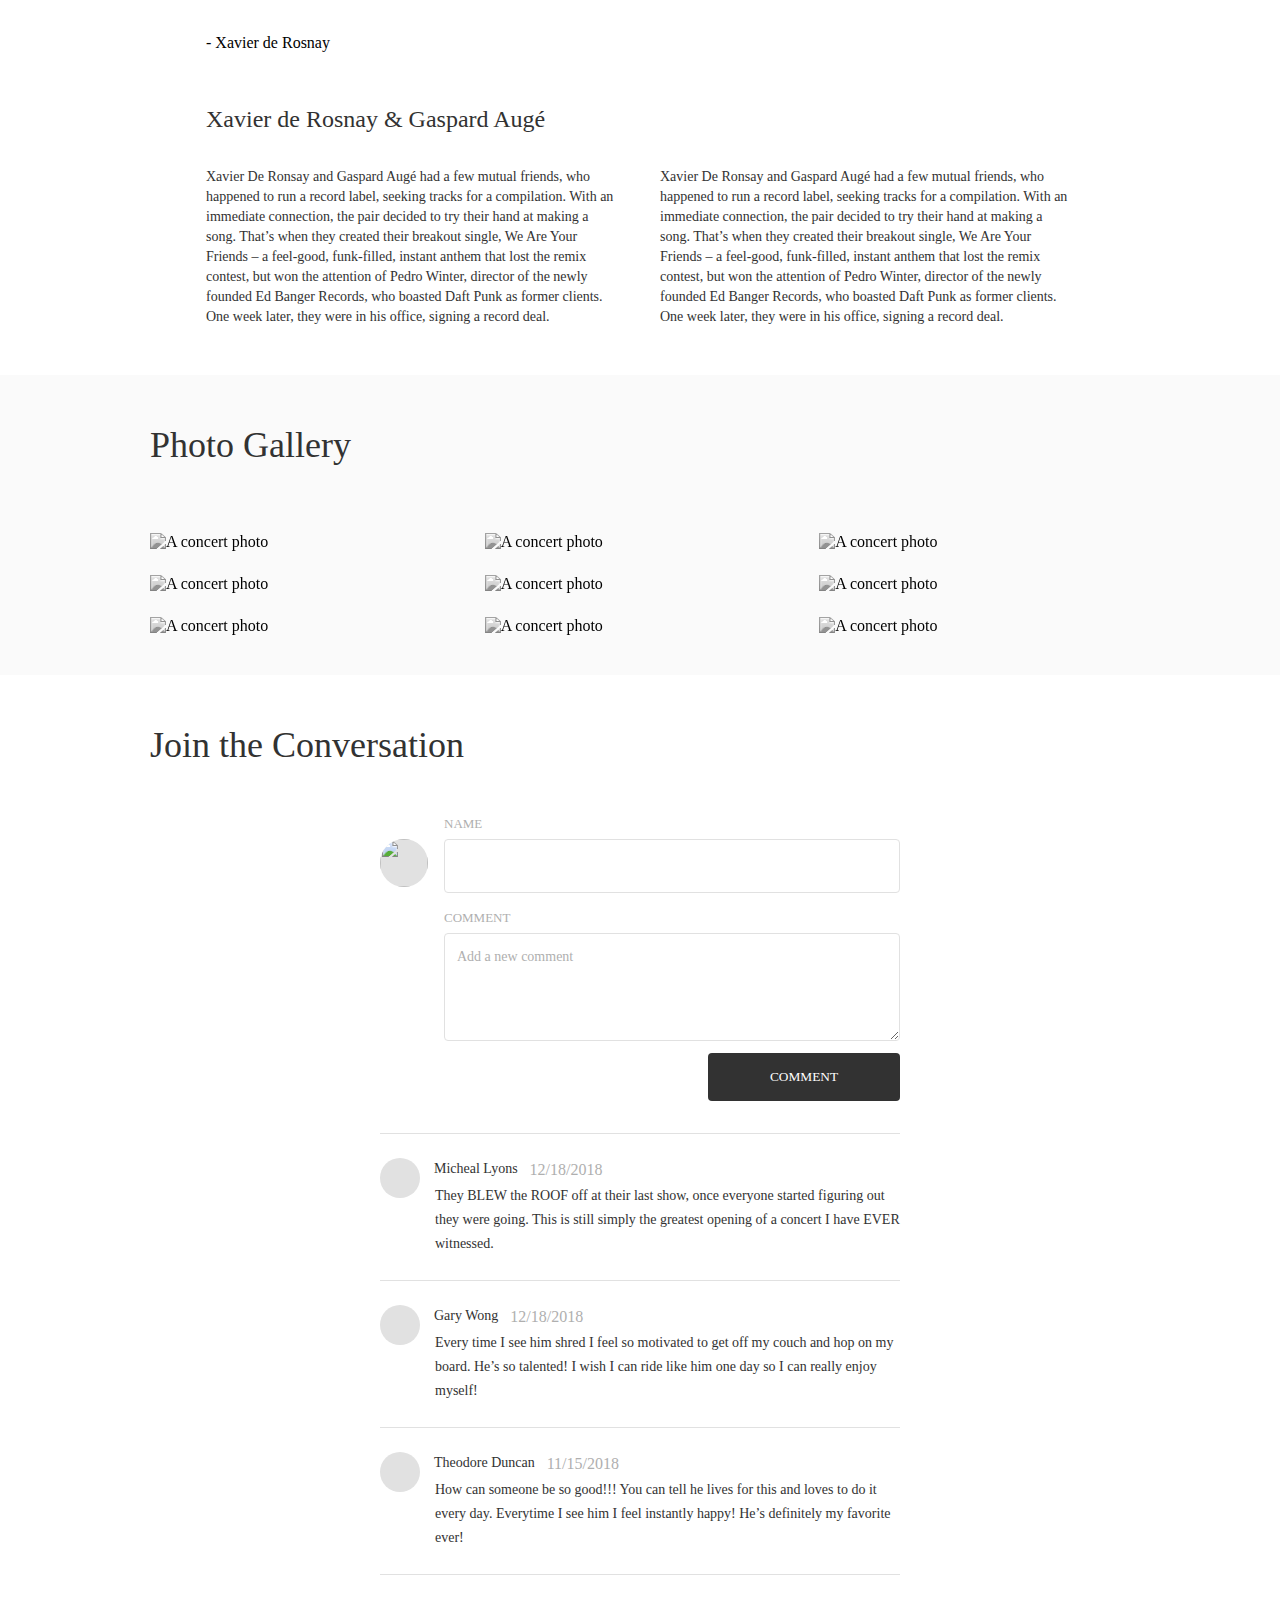
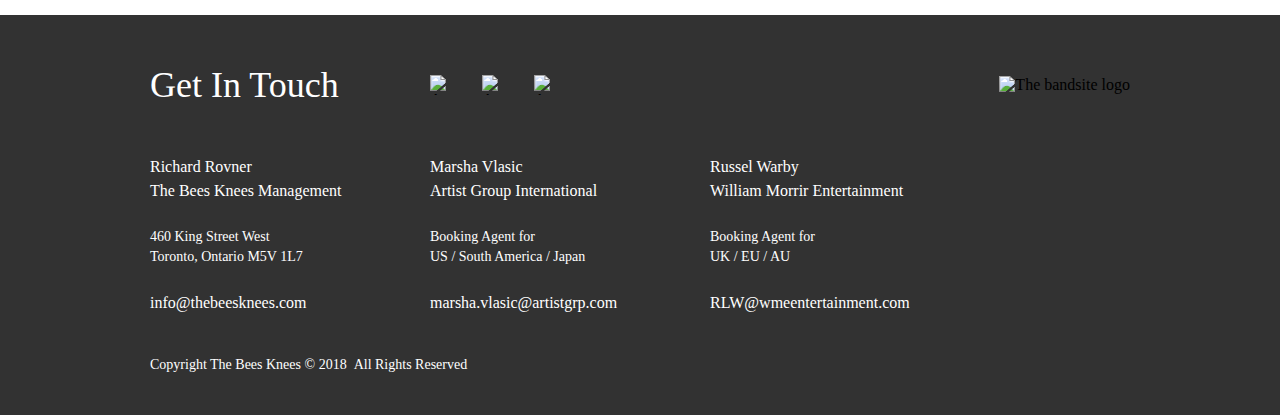
==== commit 25a1e11c: "Added comments and renamed some shtuff" ====
--- a/sprint2/index.html
+++ b/sprint2/index.html
@@ -3,45 +3,48 @@
 <head>
   <meta charset="UTF-8">
   <meta name="viewport" content="width=device-width, initial-scale=1.0">
-  <link rel="stylesheet" href="styles/main.css" />
+  <link rel="stylesheet" href="styles/index.css" />
+  <link rel="stylesheet" href="styles/shared.css" />
   <title>BANDSITE</title>
 </head>
 <body>
+
+  <!-- The title bar, including the nav and logo -->
+
   <header>
     <div class="title-bar">
       <a href="index.html">
         <img
         class="title-bar__logo"
-        src="4.0 - Assets/Logo/Logo-bandsite.svg"
+        src="assets/Logo/Logo-bandsite.svg"
         alt="The bandsite logo" />
       </a>
       <nav class="title-bar__nav">
         <a
           class="title-bar__nav-link title-bar__nav-link--selected"
           href="index.html"
-        >
-          Biography
-        </a>
+        >Biography</a>
         <a
           class="title-bar__nav-link"
           href="pages/shows.html"
-        >
-          Shows
-        </a>
+        >Shows</a>
       </nav>
     </div>
   </header>
 
+
   <main>
+    <!-- The hero image and band name -->
     <section class="hero">
       <h2 class="hero__title">Gaspard Augé & Xavier de Rosnay</h2>
     </section>
 
+    <!-- About the musicians -->
     <section class="about">
       <h2 class="about__title">About The Musicians</h2>
       <img
         class="about__img"
-        src="4.0 - Assets/Images/frankie-cordoba-9YOFgi3U7lc-unsplash.jpg"
+        src="assets/Images/frankie-cordoba-9YOFgi3U7lc-unsplash.jpg"
         alt="A picture of the band performing" />
       <h3 class="about__quote">
         "We are more comfortable with not fighting what comes naturally.
@@ -73,58 +76,66 @@
       </div>
     </section>
 
+    <!-- The gallery of images from various concerts -->
     <section class="gallery">
       <h2 class="gallery__title">Photo Gallery</h2>
+
       <div class="gallery__imgs">
         <img
         class="gallery__img"
-        src="./4.0 - Assets/Images/Photo-gallery-1.jpg"
+        src="./assets/Images/Photo-gallery-1.jpg"
         alt="A concert photo" />
       <img 
         class="gallery__img"
-        src="./4.0 - Assets/Images/Photo-gallery-2.jpg"
-        alt="A concert photo" />
-      <img
-        class="gallery__img"
-        src="./4.0 - Assets/Images/Photo-gallery-3.jpg"
-        alt="A concert photo" />
-      <img
-        class="gallery__img"
-        src="./4.0 - Assets/Images/Photo-gallery-4.jpg"
-        alt="A concert photo" />
-      <img
-        class="gallery__img"
-        src="./4.0 - Assets/Images/Photo-gallery-5.jpg"
-        alt="A concert photo" />
-      <img
-        class="gallery__img"
-        src="./4.0 - Assets/Images/Photo-gallery-6.jpg"
-        alt="A concert photo" />
-      <img
-        class="gallery__img"
-        src="./4.0 - Assets/Images/Photo-gallery-7.jpg"
-        alt="A concert photo" />
-      <img
-        class="gallery__img"
-        src="./4.0 - Assets/Images/Photo-gallery-8.jpg"
-        alt="A concert photo" />
-      <img
-        class="gallery__img"
-        src="./4.0 - Assets/Images/Photo-gallery-9.jpg"
-        alt="A concert photo" />
-      </div>
-    </section>
-
+        src="./assets/Images/Photo-gallery-2.jpg"
+        alt="A concert photo" />
+      <img
+        class="gallery__img"
+        src="./assets/Images/Photo-gallery-3.jpg"
+        alt="A concert photo" />
+      <img
+        class="gallery__img"
+        src="./assets/Images/Photo-gallery-4.jpg"
+        alt="A concert photo" />
+      <img
+        class="gallery__img"
+        src="./assets/Images/Photo-gallery-5.jpg"
+        alt="A concert photo" />
+      <img
+        class="gallery__img"
+        src="./assets/Images/Photo-gallery-6.jpg"
+        alt="A concert photo" />
+      <img
+        class="gallery__img"
+        src="./assets/Images/Photo-gallery-7.jpg"
+        alt="A concert photo" />
+      <img
+        class="gallery__img"
+        src="./assets/Images/Photo-gallery-8.jpg"
+        alt="A concert photo" />
+      <img
+        class="gallery__img"
+        src="./assets/Images/Photo-gallery-9.jpg"
+        alt="A concert photo" />
+      </div>
+    </section>
+
+    <!-- The comments form and list of comments -->
     <section class="comments">
       <h2 class="comments__title">Join the Conversation</h2>
       <div class="comments__main">
+
         <form class="com-form">
           <label class="com-form__label">Name</label>
-          <img class="com-form__pfp" />
+          <img
+            class="com-form__pfp"
+            src="assets/Images/daniil.jpeg"
+          />
           <input
             class="com-form__name"
             name="name"
             placeholder=""
+            autocomplete="off"
             required
           />
           <label class="com-form__label">Comment</label>
@@ -134,38 +145,48 @@
             placeholder="Add a new comment"
             required
           ></textarea>
-          <input type="submit" value="comment" class="btn btn--comment" />
+          <input
+            class="btn btn--comment"
+            type="submit" 
+            value="comment" />
         </form>
+
         <div class="comments__list">
-          <!-- Populated using ./js/main.js -->
-        </div>
-      </div>
-    </section>
-
+          <!-- Populated using ./js/index.js -->
+        </div>
+      </div>
+    </section>
+
+    <!-- The footer, , including various social media and contact links -->
+    
     <footer class="info">
       <div class="info__first-row">
         <h2 class="info__title">Get In Touch</h2>
+
         <div class="info__icons">
           <img
             class="info__icon"
-            src="4.0 - Assets/Icons/SVG/Icon-instagram.svg"
+            src="assets/Icons/SVG/Icon-instagram.svg"
             alt="An Instagram icon" />
           <img
             class="info__icon"
-            src="4.0 - Assets/Icons/SVG/Icon-facebook.svg"
+            src="assets/Icons/SVG/Icon-facebook.svg"
             alt="A Facebook icon" />
           <img
             class="info__icon"
-            src="4.0 - Assets/Icons/SVG/Icon-twitter.svg"
+            src="assets/Icons/SVG/Icon-twitter.svg"
             alt="A Twitter icon" />
         </div>
+
         <img
           class="info__logo"
-          src="4.0 - Assets/Logo/Logo-bandsite.svg"
+          src="assets/Logo/Logo-bandsite.svg"
           alt="The bandsite logo" />
       </div>
 
+      <!-- The three main sources of contact -->
       <div class="contact-cards">
+
         <div class="contact-card">
           <h2 class="contact-card__name">Richard Rovner</h2>
           <h2 class="contact-card__org">The Bees Knees Management</h2>
@@ -173,6 +194,7 @@
           <p class="contact-card__addr">Toronto, Ontario M5V 1L7</p>
           <p class="contact-card__email">info@thebeesknees.com</p>
         </div>
+
         <div class="contact-card">
           <h2 class="contact-card__name">Marsha Vlasic</h2>
           <h2 class="contact-card__org">Artist Group International</h2>
@@ -180,6 +202,7 @@
           <p class="contact-card__pos">US / South America / Japan</p>
           <p class="contact-card__email">marsha.vlasic@artistgrp.com</p>
         </div>
+
         <div class="contact-card contact-card--right">
           <h2 class="contact-card__name">Russel Warby</h2>
           <h2 class="contact-card__org">William Morrir Entertainment</h2>
@@ -187,6 +210,7 @@
           <p class="contact-card__pos">UK / EU / AU</p>
           <p class="contact-card__email">RLW@wmeentertainment.com</p>
         </div>
+
       </div>
 
       <div class="copyright">
@@ -195,6 +219,7 @@
       </div>
     </footer>
   </main>
-  <script src='./js/main.js'></script>
+  <script src='./js/shared.js'></script>
+  <script src='./js/index.js'></script>
 </body>
 </html>
--- a/sprint2/styles/index.css
+++ b/sprint2/styles/index.css
@@ -0,0 +1,805 @@
+@font-face {
+  font-family: "AvenirNext";
+  src: local("Avenir Next Regular");
+  src: url("../../assets/_Global Font/AvenirNextProLT/Linotype - AvenirNextLTPro-Regular.otf") format("opentype");
+  font-weight: 100;
+}
+
+@font-face {
+  font-family: "AvenirNext";
+  src: local("Avenir Next Demi Bold");
+  src: url("../../assets/_Global Font/AvenirNextProLT/Linotype - AvenirNextLTPro-Demi.otf") format("opentype");
+  font-weight: 300;
+}
+
+@font-face {
+  font-family: "AvenirNext";
+  src: local("Avenir Next Bold");
+  src: url("../../assets/_Global Font/AvenirNextProLT/Linotype - AvenirNextLTPro-Bold.otf") format("opentype");
+  font-weight: 500;
+}
+
+.hero {
+  display: -webkit-box;
+  display: -ms-flexbox;
+  display: flex;
+  -webkit-box-pack: start;
+      -ms-flex-pack: start;
+          justify-content: flex-start;
+  -webkit-box-align: center;
+      -ms-flex-align: center;
+          align-items: center;
+  -webkit-box-sizing: content-box;
+          box-sizing: content-box;
+  -webkit-box-orient: horizontal;
+  -webkit-box-direction: normal;
+      -ms-flex-direction: row;
+          flex-direction: row;
+  -ms-flex-wrap: nowrap;
+      flex-wrap: nowrap;
+  background-image: -webkit-gradient(linear, left top, left bottom, from(rgba(50, 50, 50, 0.5)), to(rgba(50, 50, 50, 0.5))), url("../assets/Images/josh-sorenson-LVmyjS0hxYU-unsplash.jpg");
+  background-image: linear-gradient(rgba(50, 50, 50, 0.5), rgba(50, 50, 50, 0.5)), url("../assets/Images/josh-sorenson-LVmyjS0hxYU-unsplash.jpg");
+  background-size: cover;
+}
+
+@media screen and (max-width: 767px) {
+  .hero {
+    height: calc(.57*(100vw));
+  }
+}
+
+@media screen and (min-width: 768px) and (max-width: 1199px) {
+  .hero {
+    height: calc(.52*(100vw));
+  }
+}
+
+@media screen and (min-width: 1200px) {
+  .hero {
+    height: calc(.56*(100vw));
+  }
+}
+
+.hero__title {
+  font-family: "AvenirNext";
+  font-weight: 500;
+  color: white;
+  width: 36rem;
+}
+
+@media screen and (max-width: 767px) {
+  .hero__title {
+    font-size: 1.5rem;
+    line-height: 2rem;
+    margin: 0 1rem;
+    width: 75%;
+  }
+}
+
+@media screen and (min-width: 768px) and (max-width: 1199px) {
+  .hero__title {
+    font-size: 3.75rem;
+    line-height: 4.25rem;
+    margin: 0 1.5rem;
+  }
+}
+
+@media screen and (min-width: 1200px) {
+  .hero__title {
+    font-size: 3.75rem;
+    line-height: 4.25rem;
+    margin: 0 9.375rem;
+  }
+}
+
+.about {
+  display: -webkit-box;
+  display: -ms-flexbox;
+  display: flex;
+  -webkit-box-pack: center;
+      -ms-flex-pack: center;
+          justify-content: center;
+  -webkit-box-align: stretch;
+      -ms-flex-align: stretch;
+          align-items: stretch;
+  -webkit-box-sizing: content-box;
+          box-sizing: content-box;
+  -webkit-box-orient: vertical;
+  -webkit-box-direction: normal;
+      -ms-flex-direction: column;
+          flex-direction: column;
+  -ms-flex-wrap: nowrap;
+      flex-wrap: nowrap;
+}
+
+@media screen and (max-width: 767px) {
+  .about {
+    padding: 0 1rem;
+  }
+}
+
+@media screen and (min-width: 768px) and (max-width: 1199px) {
+  .about {
+    padding: 0 1.5rem;
+  }
+}
+
+@media screen and (min-width: 1200px) {
+  .about {
+    padding: 0 9.375rem;
+  }
+}
+
+.about__title {
+  font-family: "AvenirNext";
+  font-weight: 500;
+  color: #323232;
+  width: 100%;
+}
+
+@media screen and (max-width: 767px) {
+  .about__title {
+    font-size: 1.5rem;
+    line-height: 2rem;
+    margin: 2rem 0 1.5rem 0;
+  }
+}
+
+@media screen and (min-width: 768px) and (max-width: 1199px) {
+  .about__title {
+    font-size: 2.25rem;
+    line-height: 2.75rem;
+    margin: 3rem 0 2rem 0;
+  }
+}
+
+@media screen and (min-width: 1200px) {
+  .about__title {
+    font-size: 2.25rem;
+    line-height: 2.75rem;
+    margin: 3rem 0;
+  }
+}
+
+.about__img {
+  -o-object-fit: cover;
+     object-fit: cover;
+  -o-object-position: 50% 60%;
+     object-position: 50% 60%;
+}
+
+@media screen and (max-width: 767px) {
+  .about__img {
+    height: calc(.625*(100vw - 2rem));
+  }
+}
+
+@media screen and (min-width: 768px) and (max-width: 1199px) {
+  .about__img {
+    height: calc(.625*(100vw - 3rem));
+  }
+}
+
+@media screen and (min-width: 1200px) {
+  .about__img {
+    height: calc(.625*(100vw - 25.75rem));
+    margin: 0 3.5rem;
+  }
+}
+
+.about__quote, .about__subheading {
+  font-family: "AvenirNext";
+  font-weight: 500;
+  color: #323232;
+}
+
+@media screen and (max-width: 767px) {
+  .about__quote, .about__subheading {
+    font-weight: 300;
+    font-size: 1rem;
+    line-height: 1.375rem;
+    margin: 1.5rem 0 0 0;
+  }
+}
+
+@media screen and (min-width: 768px) and (max-width: 1199px) {
+  .about__quote, .about__subheading {
+    font-size: 1.5rem;
+    line-height: 2rem;
+    margin: 2.25rem 0 0 0;
+  }
+}
+
+@media screen and (min-width: 1200px) {
+  .about__quote, .about__subheading {
+    font-size: 1.5rem;
+    line-height: 2rem;
+    margin: 3rem 3.5rem 0 3.5rem;
+  }
+}
+
+.about__author {
+  font-family: "AvenirNext";
+  font-weight: 300;
+  color: black;
+}
+
+@media screen and (max-width: 767px) {
+  .about__author {
+    font-size: 0.875rem;
+    line-height: 1.25rem;
+    margin: 2rem 0 1rem 0;
+  }
+}
+
+@media screen and (min-width: 768px) and (max-width: 1199px) {
+  .about__author {
+    font-size: 0.875rem;
+    line-height: 1.25rem;
+    margin: 2.25rem 0 0 0;
+  }
+}
+
+@media screen and (min-width: 1200px) {
+  .about__author {
+    font-size: 1rem;
+    line-height: 1.5rem;
+    margin: 2.5rem 3.5rem 0 3.5rem;
+  }
+}
+
+.about__descriptions {
+  display: -webkit-box;
+  display: -ms-flexbox;
+  display: flex;
+  -webkit-box-pack: justify;
+      -ms-flex-pack: justify;
+          justify-content: space-between;
+  -webkit-box-align: stretch;
+      -ms-flex-align: stretch;
+          align-items: stretch;
+  -webkit-box-sizing: content-box;
+          box-sizing: content-box;
+  -webkit-box-orient: horizontal;
+  -webkit-box-direction: normal;
+      -ms-flex-direction: row;
+          flex-direction: row;
+  -ms-flex-wrap: nowrap;
+      flex-wrap: nowrap;
+}
+
+@media screen and (max-width: 767px) {
+  .about__descriptions {
+    -webkit-box-orient: vertical;
+    -webkit-box-direction: normal;
+        -ms-flex-direction: column;
+            flex-direction: column;
+    margin: 0 0 2.5rem 0;
+  }
+}
+
+@media screen and (min-width: 768px) and (max-width: 1199px) {
+  .about__descriptions {
+    margin: 1.5rem 0 2.25rem 0;
+  }
+}
+
+@media screen and (min-width: 1200px) {
+  .about__descriptions {
+    margin: 2rem 3.5rem 3rem 3.5rem;
+  }
+}
+
+.about__description {
+  font-family: "AvenirNext";
+  font-weight: 100;
+  color: #323232;
+  font-size: 0.875rem;
+  line-height: 1.25rem;
+  margin: 0;
+}
+
+@media screen and (max-width: 767px) {
+  .about__description {
+    font-size: 0.75rem;
+    line-height: 1.125rem;
+    margin: 1.5rem 0 0 0;
+  }
+}
+
+@media screen and (min-width: 768px) and (max-width: 1199px) {
+  .about__description {
+    width: calc((100% - 1.5rem)/2);
+  }
+}
+
+@media screen and (min-width: 1200px) {
+  .about__description {
+    width: calc((100% - 2.5rem)/2);
+  }
+}
+
+.gallery {
+  display: -webkit-box;
+  display: -ms-flexbox;
+  display: flex;
+  -webkit-box-pack: start;
+      -ms-flex-pack: start;
+          justify-content: flex-start;
+  -webkit-box-align: stretch;
+      -ms-flex-align: stretch;
+          align-items: stretch;
+  -webkit-box-sizing: border-box;
+          box-sizing: border-box;
+  -webkit-box-orient: vertical;
+  -webkit-box-direction: normal;
+      -ms-flex-direction: column;
+          flex-direction: column;
+  -ms-flex-wrap: nowrap;
+      flex-wrap: nowrap;
+  background-color: #fafafa;
+  width: 100%;
+}
+
+@media screen and (max-width: 767px) {
+  .gallery {
+    padding: 0 1rem 2.5rem 1rem;
+  }
+}
+
+@media screen and (min-width: 768px) and (max-width: 1199px) {
+  .gallery {
+    padding: 0 1.5rem 2.5rem 1.5rem;
+  }
+}
+
+@media screen and (min-width: 1200px) {
+  .gallery {
+    padding: 0 9.375rem 2.5rem 9.375rem;
+  }
+}
+
+.gallery__title {
+  font-family: "AvenirNext";
+  font-weight: 500;
+  color: #323232;
+}
+
+@media screen and (max-width: 767px) {
+  .gallery__title {
+    font-size: 1.5rem;
+    line-height: 2rem;
+    margin: 2rem 0 0.5rem 0;
+  }
+}
+
+@media screen and (min-width: 768px) and (max-width: 1199px) {
+  .gallery__title {
+    font-size: 2.25rem;
+    line-height: 2.75rem;
+    margin: 3rem 0 2rem 0;
+  }
+}
+
+@media screen and (min-width: 1200px) {
+  .gallery__title {
+    font-size: 2.25rem;
+    line-height: 2.75rem;
+    margin: 3rem 0 2.625rem 0;
+  }
+}
+
+.gallery__imgs {
+  display: -webkit-box;
+  display: -ms-flexbox;
+  display: flex;
+  -webkit-box-pack: justify;
+      -ms-flex-pack: justify;
+          justify-content: space-between;
+  -webkit-box-align: stretch;
+      -ms-flex-align: stretch;
+          align-items: stretch;
+  -webkit-box-sizing: content-box;
+          box-sizing: content-box;
+  -webkit-box-orient: horizontal;
+  -webkit-box-direction: normal;
+      -ms-flex-direction: row;
+          flex-direction: row;
+  -ms-flex-wrap: wrap;
+      flex-wrap: wrap;
+}
+
+.gallery__img {
+  -webkit-transition: -webkit-filter .25s ease-out;
+  transition: -webkit-filter .25s ease-out;
+  transition: filter .25s ease-out;
+  transition: filter .25s ease-out, -webkit-filter .25s ease-out;
+  -webkit-filter: grayscale(100%);
+          filter: grayscale(100%);
+  width: calc((100% - 3rem) /3);
+  height: calc((100% - 4.5rem) /3);
+  margin-top: 1.5rem;
+}
+
+.gallery__img:hover {
+  -webkit-filter: grayscale(0%);
+          filter: grayscale(0%);
+}
+
+@media screen and (max-width: 767px) {
+  .gallery__img {
+    width: 100%;
+    margin-top: 1rem;
+  }
+}
+
+.comments {
+  display: -webkit-box;
+  display: -ms-flexbox;
+  display: flex;
+  -webkit-box-pack: center;
+      -ms-flex-pack: center;
+          justify-content: center;
+  -webkit-box-align: stretch;
+      -ms-flex-align: stretch;
+          align-items: stretch;
+  -webkit-box-sizing: content-box;
+          box-sizing: content-box;
+  -webkit-box-orient: horizontal;
+  -webkit-box-direction: normal;
+      -ms-flex-direction: row;
+          flex-direction: row;
+  -ms-flex-wrap: wrap;
+      flex-wrap: wrap;
+}
+
+@media screen and (max-width: 767px) {
+  .comments {
+    padding: 0 1rem;
+  }
+}
+
+@media screen and (min-width: 768px) and (max-width: 1199px) {
+  .comments {
+    padding: 0 1.5rem;
+  }
+}
+
+@media screen and (min-width: 1200px) {
+  .comments {
+    padding: 0 9.375rem;
+  }
+}
+
+.comments__title {
+  font-family: "AvenirNext";
+  font-weight: 500;
+  color: #323232;
+  width: 100%;
+}
+
+@media screen and (max-width: 767px) {
+  .comments__title {
+    font-size: 1.5rem;
+    line-height: 2rem;
+    margin: 2rem 0 2.5rem 0;
+  }
+}
+
+@media screen and (min-width: 768px) and (max-width: 1199px) {
+  .comments__title {
+    font-size: 2.25rem;
+    line-height: 2.75rem;
+    margin: 3rem 0;
+  }
+}
+
+@media screen and (min-width: 1200px) {
+  .comments__title {
+    font-size: 2.25rem;
+    line-height: 2.75rem;
+    margin: 3rem 0;
+  }
+}
+
+.comments__main {
+  width: 100%;
+  margin: 0 calc((100% - 32.5rem)/2);
+}
+
+@media screen and (max-width: 767px) {
+  .comments__main {
+    margin: 0 6.25rem;
+  }
+}
+
+.comments__list {
+  display: -webkit-box;
+  display: -ms-flexbox;
+  display: flex;
+  -webkit-box-pack: start;
+      -ms-flex-pack: start;
+          justify-content: flex-start;
+  -webkit-box-align: stretch;
+      -ms-flex-align: stretch;
+          align-items: stretch;
+  -webkit-box-sizing: content-box;
+          box-sizing: content-box;
+  -webkit-box-orient: vertical;
+  -webkit-box-direction: normal;
+      -ms-flex-direction: column;
+          flex-direction: column;
+  -ms-flex-wrap: nowrap;
+      flex-wrap: nowrap;
+  padding-bottom: 2.5rem;
+}
+
+.comment {
+  display: -webkit-box;
+  display: -ms-flexbox;
+  display: flex;
+  -webkit-box-pack: end;
+      -ms-flex-pack: end;
+          justify-content: flex-end;
+  -webkit-box-align: start;
+      -ms-flex-align: start;
+          align-items: flex-start;
+  -webkit-box-sizing: border-box;
+          box-sizing: border-box;
+  -webkit-box-orient: horizontal;
+  -webkit-box-direction: normal;
+      -ms-flex-direction: row;
+          flex-direction: row;
+  -ms-flex-wrap: wrap;
+      flex-wrap: wrap;
+  border-top: 1px solid #e1e1e1;
+  border-bottom: 1px solid #e1e1e1;
+  width: 100%;
+  margin: -1px 0 0 0;
+}
+
+@media screen and (max-width: 767px) {
+  .comment {
+    padding: 1.5rem 0;
+  }
+}
+
+@media screen and (min-width: 768px) and (max-width: 1199px) {
+  .comment {
+    padding: 1.5rem 0;
+  }
+}
+
+@media screen and (min-width: 1200px) {
+  .comment {
+    padding: 1.5rem 0;
+  }
+}
+
+.comment__pfp {
+  border-radius: 50%;
+  height: 2.5rem;
+  width: 2.5rem;
+  background-color: #e1e1e1;
+  display: inline-block;
+  margin-right: 14px;
+}
+
+.comment__author {
+  font-family: "AvenirNext";
+  font-weight: 300;
+  color: #323232;
+  font-size: 0.875rem;
+  line-height: 1.375rem;
+  margin: 0;
+  display: inline-block;
+}
+
+@media screen and (max-width: 767px) {
+  .comment__author {
+    -webkit-box-flex: 1;
+        -ms-flex-positive: 1;
+            flex-grow: 1;
+  }
+}
+
+@media screen and (min-width: 768px) and (max-width: 1199px) {
+  .comment__author {
+    font-size: 1rem;
+    line-height: 1.5rem;
+    margin: 0;
+  }
+}
+
+.comment__timestamp {
+  font-family: "AvenirNext";
+  font-weight: 100;
+  color: #afafaf;
+  font-size: 0.875rem;
+  line-height: 1.375rem;
+  margin: 0;
+  display: inline-block;
+}
+
+@media screen and (min-width: 768px) and (max-width: 1199px) {
+  .comment__timestamp {
+    font-size: 1rem;
+    line-height: 1.5rem;
+    margin: 0;
+    -webkit-box-flex: 1;
+        -ms-flex-positive: 1;
+            flex-grow: 1;
+    margin-left: 12px;
+  }
+}
+
+@media screen and (min-width: 1200px) {
+  .comment__timestamp {
+    font-size: 1rem;
+    line-height: 1.5rem;
+    margin: 0;
+    -webkit-box-flex: 1;
+        -ms-flex-positive: 1;
+            flex-grow: 1;
+    margin-left: 12px;
+  }
+}
+
+.comment__text {
+  font-family: "AvenirNext";
+  font-weight: 100;
+  color: #323232;
+  font-size: 0.875rem;
+  line-height: 1.5rem;
+  margin: -14px 0 0 0;
+  width: calc(100% - 3.4375rem);
+}
+
+.com-form {
+  display: -webkit-box;
+  display: -ms-flexbox;
+  display: flex;
+  -webkit-box-pack: start;
+      -ms-flex-pack: start;
+          justify-content: flex-start;
+  -webkit-box-align: stretch;
+      -ms-flex-align: stretch;
+          align-items: stretch;
+  -webkit-box-sizing: content-box;
+          box-sizing: content-box;
+  -webkit-box-orient: horizontal;
+  -webkit-box-direction: normal;
+      -ms-flex-direction: row;
+          flex-direction: row;
+  -ms-flex-wrap: wrap;
+      flex-wrap: wrap;
+  margin: 0;
+  padding-bottom: 2.0625rem;
+}
+
+@media screen and (min-width: 768px) and (max-width: 1199px) {
+  .com-form {
+    -webkit-box-pack: end;
+        -ms-flex-pack: end;
+            justify-content: flex-end;
+  }
+}
+
+@media screen and (min-width: 1200px) {
+  .com-form {
+    -webkit-box-pack: end;
+        -ms-flex-pack: end;
+            justify-content: flex-end;
+  }
+}
+
+.com-form__pfp {
+  border-radius: 50%;
+  height: 3rem;
+  width: 3rem;
+  background-color: #e1e1e1;
+}
+
+.com-form__label {
+  font-family: "AvenirNext";
+  font-weight: 300;
+  color: #afafaf;
+  font-size: 0.8125rem;
+  line-height: 1.125rem;
+  margin: 0;
+  text-transform: uppercase;
+  min-width: calc(100% - 4rem);
+  margin: 0 0 0.375rem 4rem;
+  -webkit-box-flex: 1;
+      -ms-flex-positive: 1;
+          flex-grow: 1;
+}
+
+.com-form__name {
+  font-family: "AvenirNext";
+  font-weight: 100;
+  color: #323232;
+  font-size: 0.875rem;
+  line-height: 1.375rem;
+  margin: 0;
+  -webkit-box-sizing: border-box;
+          box-sizing: border-box;
+  min-width: 14rem;
+  height: 3.375rem;
+  border: 1px solid #e1e1e1;
+  border-radius: 4px;
+  margin-bottom: 1rem;
+  margin-left: 1rem;
+  -webkit-box-flex: 1;
+      -ms-flex-positive: 1;
+          flex-grow: 1;
+}
+
+.com-form__comment {
+  font-family: "AvenirNext";
+  font-weight: 100;
+  color: #323232;
+  font-size: 0.875rem;
+  line-height: 1.375rem;
+  margin: 0;
+  display: -webkit-box;
+  display: -ms-flexbox;
+  display: flex;
+  -webkit-box-pack: start;
+      -ms-flex-pack: start;
+          justify-content: flex-start;
+  -webkit-box-align: stretch;
+      -ms-flex-align: stretch;
+          align-items: stretch;
+  -webkit-box-sizing: border-box;
+          box-sizing: border-box;
+  -webkit-box-orient: horizontal;
+  -webkit-box-direction: normal;
+      -ms-flex-direction: row;
+          flex-direction: row;
+  -ms-flex-wrap: nowrap;
+      flex-wrap: nowrap;
+  min-width: 14rem;
+  height: 6.75rem;
+  border: 1px solid #e1e1e1;
+  border-radius: 4px;
+  margin: 0 0 0.75rem 4rem;
+  padding: 0.75rem;
+  -webkit-box-flex: 1;
+      -ms-flex-positive: 1;
+          flex-grow: 1;
+}
+
+@media screen and (min-width: 768px) and (max-width: 1199px) {
+  .com-form__comment {
+    width: 100%;
+  }
+}
+
+@media screen and (min-width: 1200px) {
+  .com-form__comment {
+    width: 100%;
+  }
+}
+
+.com-form__comment::-webkit-input-placeholder {
+  color: #afafaf;
+}
+
+.com-form__comment:-ms-input-placeholder {
+  color: #afafaf;
+}
+
+.com-form__comment::-ms-input-placeholder {
+  color: #afafaf;
+}
+
+.com-form__comment::placeholder {
+  color: #afafaf;
+}
+
+.com-form__name:focus, .com-form__comment:focus {
+  outline: none !important;
+  border: 2px solid #323232;
+}
+/*# sourceMappingURL=index.css.map */--- a/sprint2/styles/shared.css
+++ b/sprint2/styles/shared.css
@@ -0,0 +1,575 @@
+@font-face {
+  font-family: "AvenirNext";
+  src: local("Avenir Next Regular");
+  src: url("../../assets/_Global Font/AvenirNextProLT/Linotype - AvenirNextLTPro-Regular.otf") format("opentype");
+  font-weight: 100;
+}
+
+@font-face {
+  font-family: "AvenirNext";
+  src: local("Avenir Next Demi Bold");
+  src: url("../../assets/_Global Font/AvenirNextProLT/Linotype - AvenirNextLTPro-Demi.otf") format("opentype");
+  font-weight: 300;
+}
+
+@font-face {
+  font-family: "AvenirNext";
+  src: local("Avenir Next Bold");
+  src: url("../../assets/_Global Font/AvenirNextProLT/Linotype - AvenirNextLTPro-Bold.otf") format("opentype");
+  font-weight: 500;
+}
+
+body {
+  margin: 0;
+  padding: 0;
+  font-size: 16px;
+  width: 100vw;
+}
+
+li {
+  list-style-type: none;
+}
+
+main {
+  margin-top: 5rem;
+}
+
+.title-bar {
+  display: -webkit-box;
+  display: -ms-flexbox;
+  display: flex;
+  -webkit-box-pack: start;
+      -ms-flex-pack: start;
+          justify-content: flex-start;
+  -webkit-box-align: center;
+      -ms-flex-align: center;
+          align-items: center;
+  -webkit-box-sizing: border-box;
+          box-sizing: border-box;
+  -webkit-box-orient: horizontal;
+  -webkit-box-direction: normal;
+      -ms-flex-direction: row;
+          flex-direction: row;
+  -ms-flex-wrap: nowrap;
+      flex-wrap: nowrap;
+  position: fixed;
+  top: 0;
+  left: 0;
+  z-index: 2;
+  background-color: #323232;
+  width: 100%;
+  height: 80px;
+}
+
+@media screen and (max-width: 767px) {
+  .title-bar {
+    -webkit-box-orient: vertical;
+    -webkit-box-direction: normal;
+        -ms-flex-direction: column;
+            flex-direction: column;
+  }
+}
+
+@media screen and (min-width: 768px) and (max-width: 1199px) {
+  .title-bar {
+    padding: 0 1.5rem;
+  }
+}
+
+@media screen and (min-width: 1200px) {
+  .title-bar {
+    padding: 0 9.375rem;
+  }
+}
+
+.title-bar__logo {
+  -webkit-transition: -webkit-transform .5s ease-out;
+  transition: -webkit-transform .5s ease-out;
+  transition: transform .5s ease-out;
+  transition: transform .5s ease-out, -webkit-transform .5s ease-out;
+  display: inline-block;
+}
+
+.title-bar__logo:hover {
+  -webkit-transform: scale(1.15);
+          transform: scale(1.15);
+}
+
+@media screen and (max-width: 767px) {
+  .title-bar__logo {
+    padding: 1rem 0;
+  }
+}
+
+@media screen and (min-width: 768px) and (max-width: 1199px) {
+  .title-bar__logo {
+    padding: 0 3.5rem 0 0;
+  }
+}
+
+@media screen and (min-width: 1200px) {
+  .title-bar__logo {
+    padding: 0 3.5rem 0 0;
+  }
+}
+
+.title-bar__nav {
+  display: -webkit-box;
+  display: -ms-flexbox;
+  display: flex;
+  width: 100%;
+  height: 100%;
+  -webkit-box-flex: 1;
+      -ms-flex-positive: 1;
+          flex-grow: 1;
+}
+
+.title-bar__nav-link {
+  font-family: "AvenirNext";
+  font-weight: 300;
+  color: #afafaf;
+  display: -webkit-box;
+  display: -ms-flexbox;
+  display: flex;
+  -webkit-box-pack: center;
+      -ms-flex-pack: center;
+          justify-content: center;
+  -webkit-box-align: center;
+      -ms-flex-align: center;
+          align-items: center;
+  -webkit-box-sizing: border-box;
+          box-sizing: border-box;
+  -webkit-box-orient: horizontal;
+  -webkit-box-direction: normal;
+      -ms-flex-direction: row;
+          flex-direction: row;
+  -ms-flex-wrap: nowrap;
+      flex-wrap: nowrap;
+  text-decoration: none;
+  border-bottom: 3px solid #323232;
+  font-size: 0.875rem;
+}
+
+@media screen and (max-width: 767px) {
+  .title-bar__nav-link {
+    height: 100%;
+    width: 50%;
+  }
+}
+
+@media screen and (min-width: 768px) and (max-width: 1199px) {
+  .title-bar__nav-link {
+    width: 4.5rem;
+    margin: 0 3.5rem 0 0.75rem;
+  }
+}
+
+@media screen and (min-width: 1200px) {
+  .title-bar__nav-link {
+    width: 5rem;
+    margin: 0 3.5rem 0 0.75rem;
+  }
+}
+
+.title-bar__nav-link--selected {
+  color: white;
+  border-bottom: 3px solid white;
+}
+
+.title-bar__nav-link:hover {
+  color: white;
+}
+
+.info {
+  display: -webkit-box;
+  display: -ms-flexbox;
+  display: flex;
+  -webkit-box-pack: start;
+      -ms-flex-pack: start;
+          justify-content: flex-start;
+  -webkit-box-align: stretch;
+      -ms-flex-align: stretch;
+          align-items: stretch;
+  -webkit-box-sizing: content-box;
+          box-sizing: content-box;
+  -webkit-box-orient: horizontal;
+  -webkit-box-direction: normal;
+      -ms-flex-direction: row;
+          flex-direction: row;
+  -ms-flex-wrap: wrap;
+      flex-wrap: wrap;
+  background-color: #323232;
+}
+
+@media screen and (max-width: 767px) {
+  .info {
+    -webkit-box-orient: vertical;
+    -webkit-box-direction: normal;
+        -ms-flex-direction: column;
+            flex-direction: column;
+    padding: 0 0.75rem 2.5rem 0.75rem;
+  }
+}
+
+@media screen and (min-width: 768px) and (max-width: 1199px) {
+  .info {
+    padding: 0 1.5rem;
+  }
+}
+
+@media screen and (min-width: 1200px) {
+  .info {
+    padding: 0 9.375rem;
+  }
+}
+
+.info__first-row {
+  display: -webkit-box;
+  display: -ms-flexbox;
+  display: flex;
+  -webkit-box-pack: justify;
+      -ms-flex-pack: justify;
+          justify-content: space-between;
+  -webkit-box-align: center;
+      -ms-flex-align: center;
+          align-items: center;
+  -webkit-box-sizing: content-box;
+          box-sizing: content-box;
+  -webkit-box-orient: horizontal;
+  -webkit-box-direction: normal;
+      -ms-flex-direction: row;
+          flex-direction: row;
+  -ms-flex-wrap: nowrap;
+      flex-wrap: nowrap;
+  margin: 3rem 0;
+  width: 100%;
+}
+
+@media screen and (max-width: 767px) {
+  .info__first-row {
+    margin: 2rem 0;
+    -ms-flex-wrap: wrap;
+        flex-wrap: wrap;
+  }
+}
+
+.info__title {
+  font-family: "AvenirNext";
+  font-weight: 500;
+  color: white;
+  width: 14rem;
+}
+
+@media screen and (max-width: 767px) {
+  .info__title {
+    font-size: 2rem;
+    line-height: 2rem;
+    margin: 0 0 1.5rem;
+    width: 100%;
+  }
+}
+
+@media screen and (min-width: 768px) and (max-width: 1199px) {
+  .info__title {
+    font-size: 2.25rem;
+    line-height: 2.75rem;
+    margin: 0 1.5rem 0 0;
+  }
+}
+
+@media screen and (min-width: 1200px) {
+  .info__title {
+    font-size: 2.25rem;
+    line-height: 2.75rem;
+    margin: 0 3.5rem 0 0;
+  }
+}
+
+.info__icons {
+  display: -webkit-box;
+  display: -ms-flexbox;
+  display: flex;
+  -webkit-box-pack: start;
+      -ms-flex-pack: start;
+          justify-content: flex-start;
+  -webkit-box-align: center;
+      -ms-flex-align: center;
+          align-items: center;
+  -webkit-box-sizing: content-box;
+          box-sizing: content-box;
+  -webkit-box-orient: horizontal;
+  -webkit-box-direction: normal;
+      -ms-flex-direction: row;
+          flex-direction: row;
+  -ms-flex-wrap: nowrap;
+      flex-wrap: nowrap;
+  -webkit-box-flex: 1;
+      -ms-flex-positive: 1;
+          flex-grow: 1;
+}
+
+@media screen and (max-width: 767px) {
+  .info__icons {
+    margin-left: 0.25rem;
+    width: 128px;
+    -webkit-box-pack: justify;
+        -ms-flex-pack: justify;
+            justify-content: space-between;
+    -webkit-box-flex: 0;
+        -ms-flex-positive: 0;
+            flex-grow: 0;
+  }
+}
+
+.info__icon {
+  width: 20px;
+  height: 20px;
+}
+
+@media screen and (min-width: 768px) and (max-width: 1199px) {
+  .info__icon {
+    padding: 0 0.75rem 0 1.5rem;
+  }
+}
+
+@media screen and (min-width: 1200px) {
+  .info__icon {
+    padding-right: 2rem;
+  }
+}
+
+@media screen and (max-width: 767px) {
+  .info__logo {
+    display: none;
+  }
+}
+
+.contact-cards {
+  display: -webkit-box;
+  display: -ms-flexbox;
+  display: flex;
+  -webkit-box-pack: justify;
+      -ms-flex-pack: justify;
+          justify-content: space-between;
+  -webkit-box-align: stretch;
+      -ms-flex-align: stretch;
+          align-items: stretch;
+  -webkit-box-sizing: content-box;
+          box-sizing: content-box;
+  -webkit-box-orient: horizontal;
+  -webkit-box-direction: normal;
+      -ms-flex-direction: row;
+          flex-direction: row;
+  -ms-flex-wrap: nowrap;
+      flex-wrap: nowrap;
+  width: 100%;
+}
+
+@media screen and (max-width: 767px) {
+  .contact-cards {
+    -webkit-box-orient: vertical;
+    -webkit-box-direction: normal;
+        -ms-flex-direction: column;
+            flex-direction: column;
+  }
+}
+
+.contact-card {
+  width: 14rem;
+}
+
+@media screen and (max-width: 767px) {
+  .contact-card {
+    width: 100%;
+    margin-bottom: 2rem;
+  }
+}
+
+@media screen and (min-width: 1200px) {
+  .contact-card {
+    margin-right: 3.5rem;
+  }
+  .contact-card--right {
+    -webkit-box-flex: 1;
+        -ms-flex-positive: 1;
+            flex-grow: 1;
+  }
+}
+
+.contact-card__name, .contact-card__org {
+  font-family: "AvenirNext";
+  font-weight: 300;
+  color: white;
+  font-size: 1rem;
+  line-height: 1.5rem;
+  margin: 0;
+}
+
+@media screen and (max-width: 767px) {
+  .contact-card__name, .contact-card__org {
+    font-size: 0.8125rem;
+    line-height: 1.375;
+    margin: 0;
+  }
+}
+
+.contact-card__org {
+  margin-bottom: 1rem;
+}
+
+@media screen and (min-width: 1200px) {
+  .contact-card__org {
+    margin-bottom: 1.5rem;
+  }
+}
+
+.contact-card__addr, .contact-card__pos {
+  font-family: "AvenirNext";
+  font-weight: 100;
+  color: white;
+  font-size: 0.875rem;
+  line-height: 1.25rem;
+  margin: 0;
+}
+
+@media screen and (max-width: 767px) {
+  .contact-card__addr, .contact-card__pos {
+    font-size: 0.75rem;
+    line-height: 1.125rem;
+  }
+}
+
+.contact-card__email {
+  font-family: "AvenirNext";
+  font-weight: 100;
+  color: white;
+}
+
+@media screen and (max-width: 767px) {
+  .contact-card__email {
+    font-size: 0.75rem;
+    line-height: 1.25rem;
+    margin: 1rem 0 0 0;
+  }
+}
+
+@media screen and (min-width: 768px) and (max-width: 1199px) {
+  .contact-card__email {
+    font-size: 0.875rem;
+    line-height: 1.25rem;
+    margin: 1.5rem 0 0 0;
+  }
+}
+
+@media screen and (min-width: 1200px) {
+  .contact-card__email {
+    font-size: 1rem;
+    line-height: 1.5rem;
+    margin: 1.5rem 0 0 0;
+  }
+}
+
+.copyright {
+  display: -webkit-box;
+  display: -ms-flexbox;
+  display: flex;
+}
+
+@media screen and (max-width: 767px) {
+  .copyright {
+    -ms-flex-wrap: wrap;
+        flex-wrap: wrap;
+  }
+}
+
+@media screen and (min-width: 768px) and (max-width: 1199px) {
+  .copyright {
+    margin: 2.25rem 0;
+  }
+}
+
+@media screen and (min-width: 1200px) {
+  .copyright {
+    margin: 2.5rem 0;
+  }
+}
+
+.copyright__text {
+  font-family: "AvenirNext";
+  font-weight: 100;
+  color: white;
+  font-size: 0.875rem;
+  line-height: 1.25rem;
+  margin: 0;
+}
+
+@media screen and (max-width: 767px) {
+  .copyright__text {
+    font-size: 0.75rem;
+    line-height: 1.125rem;
+    margin: 0;
+  }
+}
+
+.btn {
+  font-family: "AvenirNext";
+  font-weight: 300;
+  color: white;
+  display: block;
+  border: none;
+  border-radius: 4px;
+  text-transform: uppercase;
+  padding: 0;
+}
+
+@media screen and (max-width: 767px) {
+  .btn {
+    height: 3rem;
+    min-width: 14rem;
+    margin-left: 4rem;
+    -webkit-box-flex: 1;
+        -ms-flex-positive: 1;
+            flex-grow: 1;
+  }
+}
+
+@media screen and (min-width: 768px) and (max-width: 1199px) {
+  .btn {
+    height: 3rem;
+    width: 12rem;
+  }
+}
+
+@media screen and (min-width: 1200px) {
+  .btn {
+    height: 3rem;
+    width: 12rem;
+  }
+}
+
+.btn--comment {
+  background-color: #323232;
+}
+
+.btn--comment:hover {
+  background-color: black;
+}
+
+.btn--ticket {
+  background-color: #323232;
+  height: 3rem;
+  width: 10rem;
+  margin-left: calc(100% - 42.5rem);
+}
+
+@media screen and (max-width: 767px) {
+  .btn--ticket {
+    width: 100%;
+    margin: .5rem 0 1rem 0;
+  }
+}
+
+.btn--ticket:hover {
+  background-color: black;
+}
+/*# sourceMappingURL=shared.css.map */